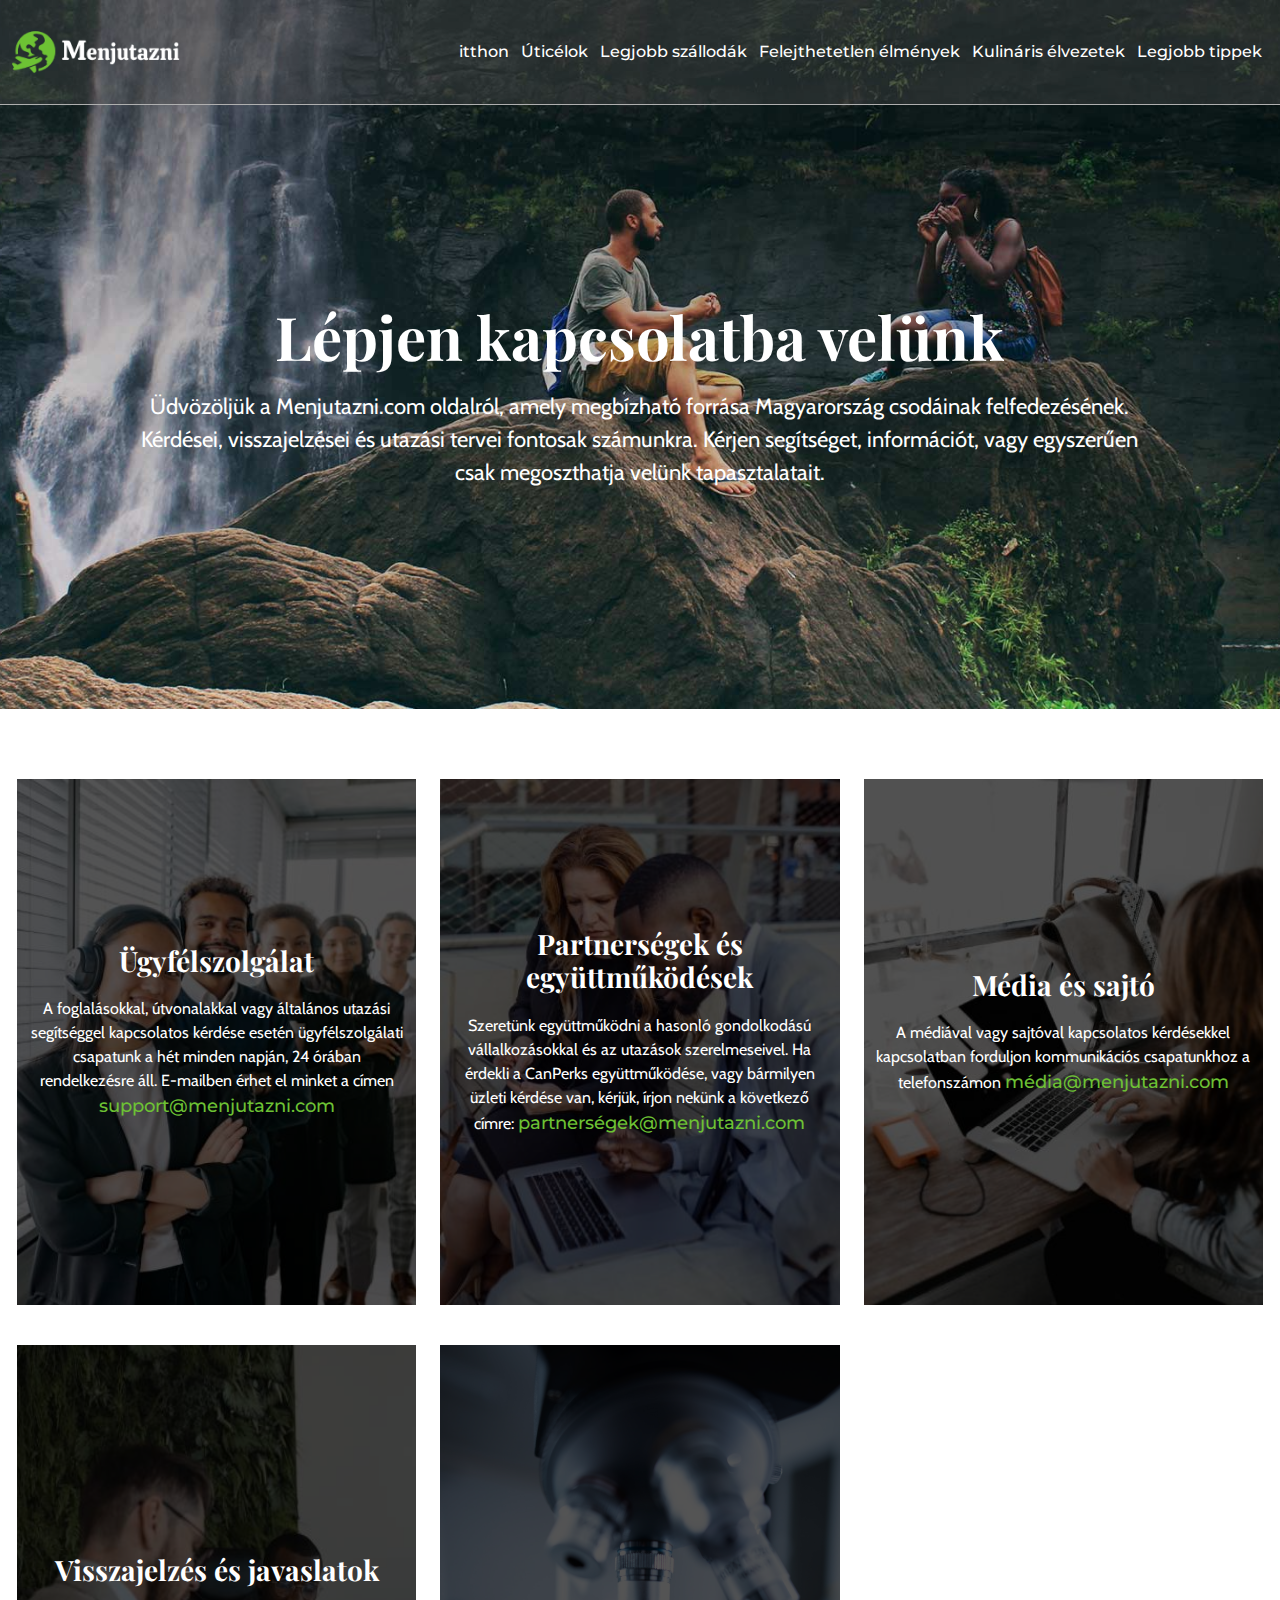
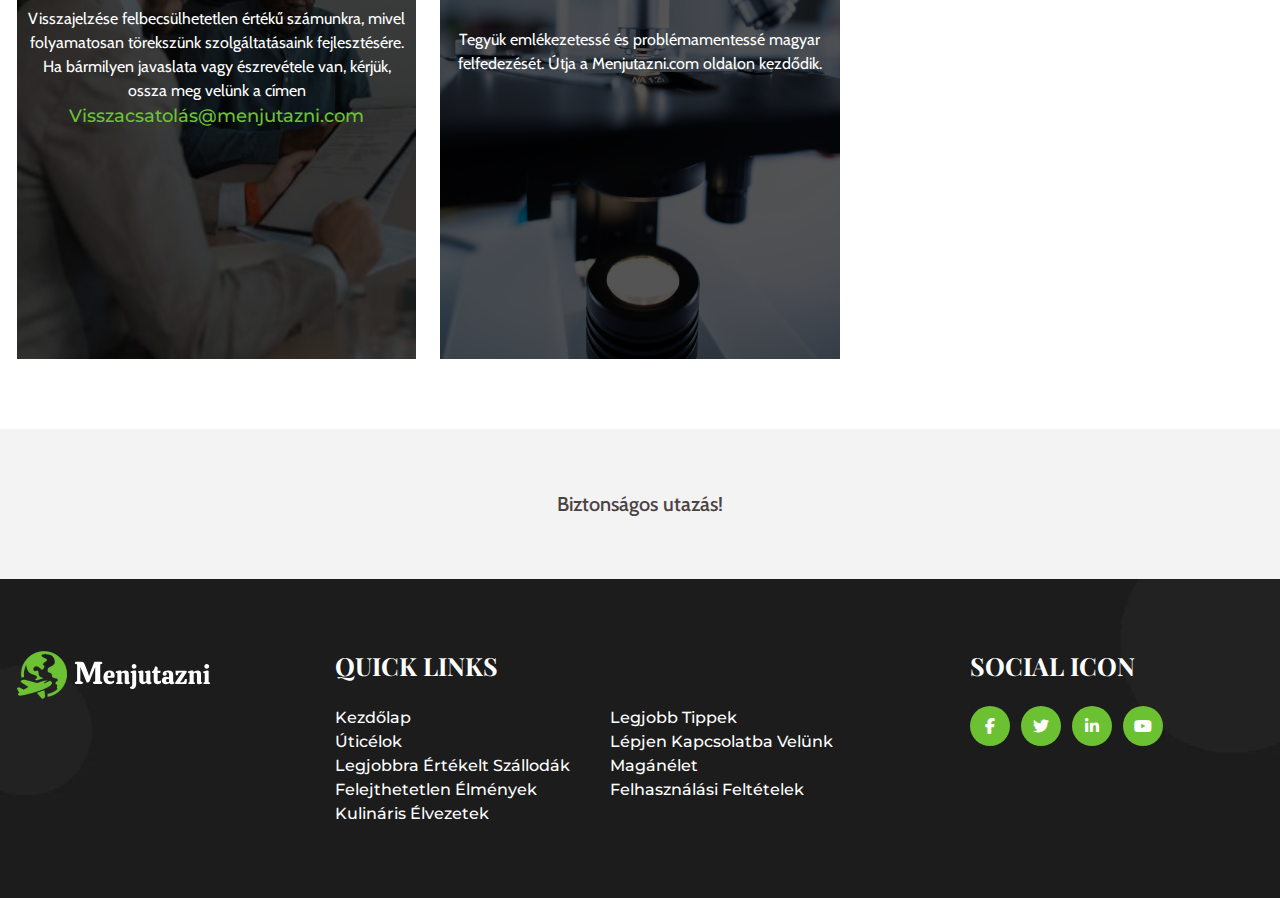
==== contact.html @ d5746198 "ddd" ====
<!DOCTYPE html>
<html lang="en">
<head>
    <meta charset="UTF-8">
    <meta name="viewport" content="width=device-width, initial-scale=1.0">
    <link href="https://cdn.jsdelivr.net/npm/bootstrap@5.0.2/dist/css/bootstrap.min.css" rel="stylesheet">
    <link rel="stylesheet" href="https://cdnjs.cloudflare.com/ajax/libs/font-awesome/6.4.2/css/all.min.css"/>
    <link rel="icon" type="images/x-icon" href="img/favicon.svg">
    <link rel="stylesheet" href="css/style.css">
    <title>Menjutazni</title>
</head>
<body>
    <header>
        <section class="navigation">
        <div class="container"> 
         <div class="row"> 
              <div class="col-sm-12 col-md-12">
               <div class="navigation_flex">
                <div class="logo">
                  <a href="index.html"> <img src="img/logo.png" class="img-fluid" alt="logo"></a>
                </div>
                <ul class="navigation_link">
                  <span class="mobile_cross"><i class="fas fa-times"></i></span>
                 <li class="nav_spacing"><a href="index.html" class="link">itthon</a></li>
                 <li><a href="destinations.html" class="link">Úticélok</a></li>
                 <li><a href="top-rated-hotels.html" class="link">Legjobb szállodák</a></li>
                 <li><a href="unforgettable-experiences.html" class="link">Felejthetetlen élmények</a></li>
                 <li><a href="culinary-delights.html" class="link">Kulináris élvezetek</a></li>
                 <li><a href="top-tips.html">Legjobb tippek</a></li>
                </ul>
                 <div class="nav_icon">
                    <div class="mobile_btn">
                        <span class="mobile-button"><i class="fas fa-bars"></i></span>
                    </div>
                </div>
               </div>
              </div>  
         </div>
        </div>
        </section>
    </header>
 

    <!--home-bnr-->
    <section class="home-bnr contact_bnr">
     <div class="container">
       <div class="row align-items-center justify-content-center">
          <div class="col-sm-12 col-md-12 col-lg-10">
            <div class="bnr_heading">
            <h1>Lépjen kapcsolatba velünk</h1>
            <p>Üdvözöljük a Menjutazni.com oldalról, amely megbízható forrása Magyarország csodáinak felfedezésének. Kérdései, visszajelzései és utazási tervei fontosak számunkra. Kérjen segítséget, információt, vagy egyszerűen csak megoszthatja velünk tapasztalatait.</p>
          </div> 
        </div>
       </div>
     </div>
    </section>

  

    <section class="contact_boxes">
        <div class="container">
          <div class="row">
            <div class="col-xs-12 col-sm-12 col-md-6 col-lg-4 outer">
                   <div class="box">
                      <div class="content">
                         <figure>
                            <img src="img/contact-box1.jpg" alt="icon" class="img-fluid">
                         </figure>
                         <aside>
                         <h3>Ügyfélszolgálat </h3>
                         <p>A foglalásokkal, útvonalakkal vagy általános utazási segítséggel kapcsolatos kérdése esetén ügyfélszolgálati csapatunk a hét minden napján, 24 órában rendelkezésre áll. E-mailben érhet el minket a címen <a href="mailto:support@menjutazni.com">support@menjutazni.com</a></p>
                       </aside>
                      </div>
                   </div>
                </div>
                 <div class="col-xs-12 col-sm-12 col-md-6 col-lg-4 outer">
                   <div class="box">
                      <div class="content">
                         <figure>
                            <img src="img/contact-box2.jpg" alt="icon" class="img-fluid">
                         </figure>
                         <aside>
                         <h3>Partnerségek és együttműködések</h3>
                         <p>Szeretünk együttműködni a hasonló gondolkodású vállalkozásokkal és az utazások szerelmeseivel. Ha érdekli a CanPerks együttműködése, vagy bármilyen üzleti kérdése van, kérjük, írjon nekünk a következő címre: <a href="mailto:partnerségek@menjutazni.com">partnerségek@menjutazni.com</a></p>
                       </aside>
                      </div>
                   </div>
                </div>
                 <div class="col-xs-12 col-sm-12 col-md-6 col-lg-4 outer">
                   <div class="box">
                      <div class="content">
                         <figure>
                            <img src="img/contact-box3.jpg" alt="icon" class="img-fluid">
                         </figure>
                         <aside>
                         <h3>Média és sajtó</h3>
                         <p>A médiával vagy sajtóval kapcsolatos kérdésekkel kapcsolatban forduljon kommunikációs csapatunkhoz a telefonszámon <a href="mailto:média@menjutazni.com">média@menjutazni.com</a></p>
                       </aside>
                      </div>
                   </div>
                </div>
                 <div class="col-xs-12 col-sm-12 col-md-6 col-lg-4 outer">
                   <div class="box">
                      <div class="content">
                         <figure>
                            <img src="img/contact-box4.jpg" alt="icon" class="img-fluid">
                         </figure>
                         <aside>
                         <h3>Visszajelzés és javaslatok </h3>
                         <p>Visszajelzése felbecsülhetetlen értékű számunkra, mivel folyamatosan törekszünk szolgáltatásaink fejlesztésére. Ha bármilyen javaslata vagy észrevétele van, kérjük, ossza meg velünk a címen <a href="mailto:Visszacsatolás@menjutazni.com">Visszacsatolás@menjutazni.com</a></p>
                       </aside>
                      </div>
                   </div>
                </div>
                 <div class="col-xs-12 col-sm-12 col-md-6 col-lg-4 outer">
                   <div class="box">
                      <div class="content">
                         <figure>
                            <img src="img/contact-box5.jpg" alt="icon" class="img-fluid">
                         </figure>
                         <aside>
                         <p>Tegyük emlékezetessé és problémamentessé magyar felfedezését. Útja a Menjutazni.com oldalon kezdődik.</p>
                       </aside>
                      </div>
                   </div>
                </div>
                 
          </div>
        </div>
      </section>


      <section class="unforgettable_bottom">
        <div class="container">
          <div class="row">
            <div class="col-sm-12 col-md-12">
              <div class="unforgettable_bottom_heading">
              <p>Biztonságos utazás!</p>
              </div>
            </div>
          </div>
        </div>
      </section>

     


      <!--footer-->
      <footer>
         <section class="footer">
            <div class="container">
              <div class="row">
                <div class="col-sm-12 col-md-6 col-lg-3">
                 <div class="footer_box">
                   <a href="index.html"><img src="img/logo.png" class="img-fluid" alt="logo"></a>
                </div>
                </div>
                <div class="col-sm-12 col-md-4 col-lg-6">
                 <div class="footer_box">
                    <h3>Quick Links</h3>
                    <ul class="ul_flex">
                     <aside>
                          <li><a href="index.html">Kezdőlap</a></li>
                          <li><a href="destinations.html">Úticélok</a></li>
                          <li><a href="top-rated-hotels.html">Legjobbra értékelt szállodák</a></li>
                          <li><a href="unforgettable-experiences.html">Felejthetetlen élmények</a></li>
                          <li><a href="culinary-delights.html">Kulináris élvezetek </a></li>
                         </aside>
                         <aside>
                          <li><a href="top-tips.html">Legjobb tippek</a></li>
                          <li><a href="contact.html">Lépjen kapcsolatba velünk</a></li>
                          <li><a href="private-life.html">Magánélet</a></li>
                          <li><a href="term-condition.html">Felhasználási feltételek</a></li>
                         </aside>
                    </ul>
                 </div>
              </div>
              <div class="col-sm-12 col-md-4 col-lg-3">
               <div class="footer_box footer_boxes">
                  <h3>social icon</h3>
                  <div class="footer_icon">
                     <ul>
                        <li><a href="#"><i class="fab fa-facebook-f"></i></a></li>
                        <li><a href="#"><i class="fab fa-twitter"></i></a></li>
                        <li><a href="#"><i class="fab fa-linkedin-in"></i></a></li>
                        <li><a href="#"><i class="fab fa-youtube"></i></a></li>
                     </ul>
                  </div>
               </div>
            </div>
              </div>
            </div>
         </section>
       </footer>
     
    
  <script src="https://ajax.googleapis.com/ajax/libs/jquery/3.6.4/jquery.min.js"></script>
  <script src="https://cdn.jsdelivr.net/npm/bootstrap@5.0.2/dist/js/bootstrap.bundle.min.js"></script>
  <script src="js/main.js"></script>
</body>
</html>
---- css/style.css ----
@import url("https://fonts.googleapis.com/css2?family=Inter:wght@200;300;400;500;600;700;800;900&family=Josefin+Sans:wght@100;200;300;400;500;600;700&family=Montserrat:wght@100;200;300;400;500;600;700;800;900&family=Open+Sans:wght@300;400;500;600;800&family=Poppins:wght@100;200;300;400;500;600;700;800;900&family=Prompt:wght@200;300;400;500;700;800;900&family=Space+Grotesk:wght@300;400;500;600;700&family=Teko:wght@300;400;500;600;700&display=swap");
@import url("https://fonts.googleapis.com/css2?family=Inter:wght@200;300;400;500;600;700;800;900&family=Josefin+Sans:wght@100;200;300;400;500;600;700&family=Montserrat:wght@100;200;300;400;500;600;700;800;900&family=Open+Sans:wght@300;400;500;600;800&family=Playfair+Display:wght@400;500;600;700;800;900&family=Poppins:wght@100;200;300;400;500;600;700;800;900&family=Prompt:wght@200;300;400;500;700;800;900&family=Space+Grotesk:wght@300;400;500;600;700&family=Teko:wght@300;400;500;600;700&display=swap");
@import url("https://fonts.googleapis.com/css2?family=Cabin:wght@400;500;600;700&display=swap");
* {
  box-sizing: border-box;
  margin: 0;
  padding: 0;
}

h1 {
  margin-bottom: 0;
  font-family: "Playfair Display", serif;
  color: rgb(255, 255, 255);
  letter-spacing: 0px;
  font-weight: 700;
  font-size: 60px;
}

h2 {
  margin-bottom: 0;
  font-family: "Playfair Display", serif;
  font-size: 45px;
  font-weight: 700;
}

h3 {
  margin-bottom: 0;
  font-family: "Playfair Display", serif;
}

h4 {
  margin-bottom: 0;
  font-family: "Playfair Display", serif;
}

h5 {
  margin-bottom: 0;
  font-family: "Playfair Display", serif;
}

h6 {
  margin-bottom: 0;
  font-family: "Playfair Display", serif;
}

p {
  margin-bottom: 0;
  font-family: "Cabin", sans-serif;
  font-size: 16px;
}

ul {
  margin: 0;
  padding: 0;
}

li {
  list-style: none;
}

a {
  text-decoration: none;
  font-family: "Montserrat", sans-serif;
}

.container {
  width: 100%;
  max-width: 1500px;
}

.links_actives {
  color: #8fff45 !important;
}

/*--navigation--*/
.mobile-open {
  transform: translateX(0px) !important;
  visibility: visible !important;
  opacity: 1 !important;
}

.navigation {
  background: rgba(74, 74, 74, 0.4);
  position: absolute;
  top: 0;
  left: 0;
  width: 100%;
  z-index: 99;
  padding: 31px 0px;
  border-bottom: 1px solid #afafaf;
}
.navigation .navigation_flex {
  display: flex;
  justify-content: space-between;
  align-items: center;
}
.navigation .navigation_flex .navigation_link {
  display: flex;
  align-items: center;
  flex-wrap: wrap;
  width: 100%;
  justify-content: end;
}
.navigation .navigation_flex .navigation_link .mobile_cross {
  visibility: hidden;
  opacity: 0;
  position: absolute;
  right: 0;
  padding-bottom: 20px;
}
.navigation .navigation_flex .navigation_link .mobile_cross i {
  font-size: 25px;
  margin: 10px;
  color: #fff;
}
.navigation .navigation_flex .navigation_link li {
  padding: 0px 6px;
}
.navigation .navigation_flex .navigation_link li a {
  color: #fff;
  font-size: 16px;
  font-style: normal;
  font-weight: 500;
  line-height: normal;
  position: relative;
}
.navigation .navigation_flex .navigation_link li a::before {
  content: "";
  position: absolute;
  bottom: -6px;
  left: 0;
  right: 0;
  margin: auto;
  width: 0%;
  height: 2px;
  background: #fff;
  transition: all 0.3s ease;
}
.navigation .navigation_flex .navigation_link li a:hover::before {
  width: 100%;
}
.navigation .navigation_flex .nav_icon .mobile_btn {
  display: none;
}
.navigation .navigation_flex .nav_icon .mobile_btn span i {
  font-size: 27px;
  color: #fff;
}

/*--home-bnr--*/
.home-bnr {
  background: url(../img/home-bnr.jpg) no-repeat center center/cover;
  width: 100%;
  padding: 355px 5px 264px;
}
.home-bnr .bnr_heading h1 {
  text-align: center;
  padding-bottom: 18px;
}
.home-bnr .bnr_heading p {
  font-family: "Cabin";
  color: rgb(255, 255, 255);
  text-align: center;
  letter-spacing: 0px;
  font-weight: 400;
  font-size: 22px;
}

/*--home-destinations--*/
.heading {
  text-align: center;
  width: 100%;
  max-width: 900px;
  margin: auto;
}
.heading h2 {
  color: #303030;
}
.heading p {
  color: #818181;
  font-size: 19px;
  line-height: 30px;
  margin-top: 25px;
}

.home-destinations {
  background: url(../img/section-bg.jpg) no-repeat center center/cover;
  padding: 50px 5px;
  width: 100%;
}
.home-destinations .grid_row {
  display: grid;
  grid-template-columns: repeat(4, 1fr);
  gap: 20px;
  padding-top: 50px;
}
.home-destinations .grid_row .grid_column {
  position: relative;
  transition: all 0.3s ease;
  overflow: hidden;
}
.home-destinations .grid_row .grid_column:nth-child(1) {
  grid-column: span 3;
}
.home-destinations .grid_row .grid_column:nth-child(2) {
  grid-row: span 2;
}
.home-destinations .grid_row .grid_column:nth-child(2) img {
  height: 100%;
  object-fit: cover;
}
.home-destinations .grid_row .grid_column:nth-child(3) img {
  width: 100%;
  height: 100%;
  object-fit: cover;
}
.home-destinations .grid_row .grid_column:nth-child(4) {
  grid-column: span 2;
}
.home-destinations .grid_row .grid_column:nth-child(5) {
  grid-column: span 4;
}
.home-destinations .grid_row .grid_column .content {
  position: absolute;
  top: 50%;
  left: 50%;
  transform: translate(-50%, -50%);
  width: 100%;
  padding: 31px;
  z-index: 2;
}
.home-destinations .grid_row .grid_column .content h3 a {
  color: #fff;
  font-size: 30px;
  padding-bottom: 15px;
  display: block;
  position: relative;
  z-index: 2;
}
.home-destinations .grid_row .grid_column .content p {
  color: #fff;
  position: relative;
  z-index: 2;
}
.home-destinations .grid_row .grid_column::before {
  content: "";
  position: absolute;
  top: 0;
  left: 0;
  width: 100%;
  height: 100%;
  background: rgba(0, 0, 0, 0.6784313725);
  z-index: 1;
}
.home-destinations .grid_row .grid_column:hover img {
  transform: scale(1.1);
}
.home-destinations .grid_row .grid_column img {
  transition: all 0.3s ease;
  height: 100%;
  object-fit: cover;
}

/*--home-top-rated--*/
.home-top-rated {
  background: #f1f1f1;
  padding: 50px 5px;
  width: 100%;
  position: relative;
}

/*--footer--*/
.footer {
  background: url(../img/footer2-bg.jpg) no-repeat center center/cover;
  width: 100%;
  padding: 60px 5px;
}
.footer .footer_box {
  margin: 12px 0px;
}
.footer .footer_box h3 {
  font-size: 25px;
  color: #fff;
  padding-bottom: 25px;
  position: relative;
  font-weight: 700;
  text-transform: uppercase;
}
.footer .footer_box li a {
  transition: all 0.3s ease;
  text-transform: capitalize;
  color: #fff;
  font-size: 16px;
  font-weight: 500;
}
.footer .footer_box li a:hover {
  padding-left: 10px;
}
.footer .footer_box .footer_icon ul {
  display: flex;
}
.footer .footer_box .footer_icon ul a {
  transition: all 0.3s ease;
  text-transform: capitalize;
  width: 40px;
  height: 40px;
  background: #6cc133;
  border-radius: 50%;
  display: flex;
  align-items: center;
  justify-content: center;
  padding: 0;
  padding-left: 0px;
  margin: 0px 11px;
  margin-left: 11px;
}
.footer .footer_box .footer_icon ul a:first-child {
  padding-left: 0;
  margin-left: 0px;
}
.footer .footer_box .footer_icon ul a:hover {
  background: red;
}
.footer .footer_box .ul_flex {
  display: flex;
}
.footer .footer_box .ul_flex aside:nth-child(2) {
  margin-left: 40px;
}

/*--global--*/
.global_search {
  padding: 50px 0px;
}
.global_search .space_bar {
  padding-bottom: 50px;
}
.global_search .global_search_left {
  overflow: hidden;
  height: 100%;
}
.global_search .global_search_left img {
  width: 100%;
  object-fit: cover;
  transition: all 0.3s ease;
  height: 100%;
}
.global_search .global_search_left img:hover {
  transform: scale(1.1);
}
.global_search .global_search_right {
  background: #efefef;
  height: 100%;
  display: flex;
  flex-direction: column;
  justify-content: center;
  padding: 40px;
  position: relative;
}
.global_search .global_search_right h3 {
  font-size: 28px;
  color: #000;
  text-transform: uppercase;
  font-weight: 600;
}
.global_search .global_search_right p {
  padding-top: 20px;
  color: #000;
}

/*--destinations page--*/
.destinations {
  background: url(../img/destinations-bnr.jpg) no-repeat center center/cover;
  width: 100%;
  padding: 300px 5px 220px;
}

/*--adventurous_main--*/
.adventurous_main {
  background: url(../img/adventurous_main.jpg) no-repeat;
  width: 100%;
  position: relative;
  background-position: top center;
  background-size: cover;
  padding: 60px 15px;
}
.adventurous_main .adventurous_main_overlay {
  background-color: rgba(255, 255, 255, 0.87);
  position: absolute;
  width: 100%;
  height: 100%;
  z-index: 0;
  top: 0;
  left: 0;
}
.adventurous_main .adventurous_left {
  overflow: hidden;
  position: relative;
  z-index: 1;
  height: 100%;
  width: 100%;
}
.adventurous_main .adventurous_left a {
  height: 100%;
  width: 100%;
  display: block;
}
.adventurous_main .adventurous_left a img {
  border-radius: 6px;
  transition: all 0.3s ease;
  width: 100%;
  object-fit: cover;
  object-position: center;
  height: 100%;
}
.adventurous_main .adventurous_left a img:hover {
  transform: scale(1.1);
  border-radius: 6px;
}
.adventurous_main .adventurous_right {
  position: relative;
  z-index: 1;
  height: 100%;
}
.adventurous_main .adventurous_right a {
  padding-bottom: 18px;
  display: block;
  color: #232a60;
  font-weight: 600;
  font-size: 24px;
}
.adventurous_main .adventurous_right p {
  font-size: 18px;
  font-weight: 500;
}
.adventurous_main .adventurous_right .bnr_btn {
  margin: 22px 0px 0;
}
.adventurous_main .adventurous_right .bnr_btn a {
  display: inline-block;
  font-size: 17px;
  font-weight: 700;
  color: #fff;
  background: #232a60;
  text-align: center;
  padding: 15px 42px;
  position: relative;
  z-index: 1;
  overflow: hidden;
  border-radius: 10px;
  text-transform: capitalize;
}
.adventurous_main .adventurous_flex {
  display: flex;
  flex-direction: column;
  justify-content: center;
}
.adventurous_main .adventurous_space {
  padding-left: 44px;
  padding-top: 25px;
  padding-bottom: 25px;
}
.adventurous_main .adventurous_space_left {
  padding-top: 25px;
  padding-bottom: 25px;
  padding-right: 30px;
}

/*--top_rated--*/
.top_rated-bnr {
  background: url(../img/top_rated.jpg) no-repeat center center/cover;
  width: 100%;
  padding: 300px 5px 220px;
}

.top_rated .global_search_right .bnr_btn a {
  display: inline-block;
  font-size: 17px;
  font-weight: 700;
  color: #fff;
  background: #232a60;
  text-align: center;
  padding: 15px 75px;
  position: relative;
  z-index: 1;
  overflow: hidden;
  border-radius: 10px;
  text-transform: capitalize;
  transition: all 0.3s ease;
  margin-top: 30px;
  z-index: 1;
  display: inline-block;
}
.top_rated .global_search_right .bnr_btn a:hover {
  color: #fff;
}
.top_rated .global_search_right .bnr_btn a:hover::before {
  width: 100%;
}
.top_rated .global_search_right .bnr_btn a::before {
  content: "";
  position: absolute;
  top: 0;
  left: 0;
  right: 0;
  bottom: 0;
  margin: auto;
  width: 0%;
  height: 100%;
  background-color: #000;
  transition: all 0.3s ease;
  z-index: -1;
}

/*--Unforgettable banner--*/
.unforgettable_bnr {
  background: url(../img/unforgettable_bnr.jpg) no-repeat center center/cover;
  width: 100%;
  padding: 300px 5px 220px;
}

.unforgettable_card {
  padding: 50px 5px;
}
.unforgettable_card .outer {
  margin: 20px 0px;
}
.unforgettable_card .outer .luxurious_main_card {
  margin: 15px 0 10px;
  box-shadow: 1px 2px 9px 2px #e9e9e9;
  border-radius: 4px;
  position: relative;
  z-index: 3;
  height: 100%;
  transition: all 0.3s ease;
  display: flex;
  flex-direction: column;
}
.unforgettable_card .outer .luxurious_main_card .luxurious_img {
  position: relative;
  transition: all 0.3s ease;
}
.unforgettable_card .outer .luxurious_main_card .luxurious_img:hover::after {
  transform: scale(1);
}
.unforgettable_card .outer .luxurious_main_card .luxurious_img img {
  height: 317px;
  width: 100%;
  object-fit: cover;
  position: relative;
}
.unforgettable_card .outer .luxurious_main_card .luxurious_img::after {
  content: "";
  position: absolute;
  top: 0;
  left: 0;
  right: 0;
  bottom: 0;
  background: rgba(250, 141, 37, 0.2784313725);
  transform: scale(0);
  transition: all 0.5s;
  width: 100%;
  height: 100%;
}
.unforgettable_card .outer .luxurious_main_card .luxurious_content {
  height: 100%;
  display: flex;
  flex-direction: column;
  justify-content: space-between;
  align-items: center;
  padding: 40px 15px 20px;
  text-align: center;
}
.unforgettable_card .outer .luxurious_main_card .luxurious_content a {
  padding-bottom: 20px;
  display: block;
  color: #232a60;
  font-weight: 500;
  font-size: 24px;
}
.unforgettable_card .outer .luxurious_main_card .luxurious_content .bnr_btn {
  margin: 5px 0px 0;
}
.unforgettable_card .outer .luxurious_main_card .luxurious_content .bnr_btn a {
  display: inline-block;
  font-size: 17px;
  font-weight: 700;
  color: #fff;
  background: #232a60;
  text-align: center;
  padding: 15px 42px;
  position: relative;
  z-index: 1;
  overflow: hidden;
  border-radius: 10px;
  text-transform: capitalize;
}
.unforgettable_card .outer .luxurious_main_card .luxurious_content .bnr_btn a:hover {
  color: #fff;
}
.unforgettable_card .outer .luxurious_main_card .luxurious_content .bnr_btn a:hover::before {
  width: 100%;
}
.unforgettable_card .outer .luxurious_main_card .luxurious_content .bnr_btn a::before {
  content: "";
  position: absolute;
  top: 0;
  left: 0;
  right: 0;
  bottom: 0;
  margin: auto;
  width: 0%;
  height: 100%;
  background-color: #000;
  transition: all 0.3s ease;
  z-index: -1;
}

.unforgettable_bottom {
  background: #f3f3f3;
  padding: 60px 5px;
}
.unforgettable_bottom .unforgettable_bottom_heading {
  text-align: center;
}
.unforgettable_bottom .unforgettable_bottom_heading p {
  font-size: 20px;
  font-weight: 500;
  color: #4c4242;
}

/*---culinary_bnr---*/
.culinary_bnr {
  background: url(../img/culinary_bnr.jpg) no-repeat center center/cover;
  width: 100%;
  padding: 300px 5px 220px;
}

/*--culinary_card--*/
.culinary_card .grid_row .content .bnr_btn a {
  font-size: 16px;
  font-weight: 700;
  color: #fff;
  text-align: center;
  padding: 12px 34px;
  position: relative;
  overflow: hidden;
  border-radius: 10px;
  text-transform: capitalize;
  transition: all 0.3s ease;
  margin-top: 30px;
  z-index: 1;
  display: inline-block;
  box-shadow: rgba(0, 0, 0, 0.12) 0px 1px 3px, rgba(0, 0, 0, 0.24) 0px 1px 2px;
  background: linear-gradient(63deg, rgba(142, 45, 226, 0.74) 36%, rgba(74, 0, 224, 0.74) 78%);
  border-radius: 46px;
  transition: all 0.3s ease;
}
.culinary_card .grid_row .content .bnr_btn a:hover {
  background: linear-gradient(101deg, rgb(252, 70, 107) 28%, rgb(63, 94, 251) 87%);
}

/*--top_tips--*/
.top_tips_bnr {
  background: url(../img/top_tips_bnr.jpg) no-repeat center center/cover;
  width: 100%;
  padding: 300px 5px 220px;
}

.top_tips_main {
  background: url(../img/section-bg3jpg.jpg) no-repeat;
  width: 100%;
  position: relative;
  background-position: top center;
  background-size: cover;
  padding: 60px 15px;
}

/*---contact_bnr--*/
.contact_bnr {
  background: url(../img/contact_bnr.jpg) no-repeat center center/cover;
  width: 100%;
  padding: 300px 5px 220px;
}

.contact_boxes {
  padding: 50px 5px;
}
.contact_boxes .outer {
  margin: 20px 0px;
}
.contact_boxes .outer .box {
  position: relative;
  height: 100%;
  overflow: hidden;
}
.contact_boxes .outer .box::before {
  content: "";
  position: absolute;
  top: 0;
  left: 0;
  background: rgba(0, 0, 0, 0.6705882353);
  height: 100%;
  width: 100%;
  z-index: 0;
}
.contact_boxes .outer .box .content {
  height: 100%;
}
.contact_boxes .outer .box .content figure {
  height: 100%;
}
.contact_boxes .outer .box .content figure img {
  height: 100%;
  transition: all 0.3s ease;
  width: 100%;
}
.contact_boxes .outer .box .content aside {
  position: absolute;
  top: 0;
  left: 0;
  height: 100%;
  display: flex;
  justify-content: center;
  align-items: center;
  flex-direction: column;
  text-align: center;
  padding: 2px 10px;
  height: 100%;
}
.contact_boxes .outer .box .content aside h3 {
  color: #fff;
  font-weight: 700;
  font-size: 28px;
  position: relative;
  z-index: 2;
}
.contact_boxes .outer .box .content aside p {
  color: #fff;
  padding: 20px 0px;
  position: relative;
  z-index: 2;
}
.contact_boxes .outer .box .content aside p a {
  color: #6dc234;
  font-weight: 500;
  font-size: 18px;
}

/*--private bnr--*/
.private-bnr {
  background: url(../img/private-life-bnr.jpg) no-repeat;
  width: 100%;
  padding: 300px 5px 220px;
  background-size: cover;
}

.privacy_headline {
  background: url(../img/section-bg3jpg.jpg) no-repeat center center/cover;
  width: 100%;
  padding: 80px 10px 80px;
  position: relative;
}
.privacy_headline .privacy_row {
  justify-content: center;
  align-items: center;
}
.privacy_headline .privacy_row .privacy_heading h2 {
  font-weight: 500;
  font-size: 22px;
  text-align: center;
  position: relative;
}
.privacy_headline .privacy_row .privacy_bottom {
  padding: 50px 0px 0;
}
.privacy_headline .privacy_row .privacy_bottom h3 {
  color: #6dc234;
  font-weight: 600;
  position: relative;
  padding-left: 21px;
  padding-top: 10px;
  padding-bottom: 10px;
  font-size: 25px;
}
.privacy_headline .privacy_row .privacy_bottom h3::before {
  content: "";
  position: absolute;
  top: 50%;
  left: 0;
  background: #505451;
  width: 10px;
  height: 10px;
  border-radius: 50%;
  transform: translateY(-50%);
}
.privacy_headline .privacy_row .privacy_bottom p {
  color: #000;
  padding: 10px 0px;
  font-size: 18px;
}

@media (max-width: 1200px) {
  .home-destinations .grid_row .grid_column:nth-child(3) img {
    min-height: 600px;
  }
}
@media (max-width: 991px) {
  .navigation .navigation_flex .navigation_link {
    position: fixed;
    top: 0;
    left: 0;
    flex-direction: column;
    height: 100vh;
    background: #506362;
    width: 50%;
    justify-content: start;
    align-items: start !important;
    transform: translateX(-505px);
    visibility: hidden;
    opacity: 0;
    transition: all 0.3s ease;
  }
  .navigation .navigation_flex .navigation_link .mobile_cross {
    visibility: visible;
    opacity: 1;
  }
  .navigation .navigation_flex .navigation_link .nav_spacing {
    margin-top: 50px;
  }
  .navigation .navigation_flex .navigation_link li {
    padding: 8px 13px;
  }
  .navigation .navigation_flex .nav_icon .mobile_btn {
    display: block;
    padding-left: 30px;
  }
  .home-bnr .bnr_heading h1 {
    font-size: 50px;
  }
  .home-destinations .grid_row .grid_column:nth-child(1) {
    grid-column: span 4;
  }
  .home-destinations .grid_row .grid_column:nth-child(2) {
    grid-column: span 2;
  }
  .home-destinations .grid_row .grid_column:nth-child(3) {
    grid-column: span 2;
  }
  .home-destinations .grid_row .grid_column:nth-child(4) {
    grid-column: span 2;
  }
  .home-destinations .grid_row .grid_column:nth-child(4) img {
    min-height: 300px;
  }
  .home-destinations .grid_row .grid_column .content {
    padding: 12px;
  }
  .home-destinations .grid_row .grid_column .content h3 a {
    padding-bottom: 10px;
  }
  .global_search .global_search_right h3 {
    font-size: 22px;
  }
}
@media (max-width: 767px) {
  h2 {
    font-size: 35px;
  }
  .home-bnr {
    padding: 250px 5px 185px;
  }
  .home-bnr .bnr_heading h1 {
    font-size: 38px;
  }
  .home-bnr .bnr_heading p {
    font-size: 18px;
  }
  .home-destinations .grid_row .grid_column:nth-child(1) {
    grid-column: span 4;
  }
  .home-destinations .grid_row .grid_column:nth-child(2) {
    grid-column: span 4;
  }
  .home-destinations .grid_row .grid_column:nth-child(2) img {
    height: auto;
  }
  .home-destinations .grid_row .grid_column:nth-child(3) {
    grid-column: span 4;
  }
  .home-destinations .grid_row .grid_column:nth-child(3) img {
    min-height: auto;
  }
  .home-destinations .grid_row .grid_column:nth-child(4) {
    grid-column: span 4;
  }
  .home-destinations .grid_row .grid_column img {
    width: 100%;
    height: 400px !important;
  }
  .adventurous_main .adventurous_space {
    padding-left: 0;
  }
  .adventurous_main .adventurous_space {
    padding-right: 0;
  }
  .global_search .global_search_right {
    padding: 40px 22px;
  }
}
@media (max-width: 575px) {
  .footer .footer_box .ul_flex {
    flex-direction: column;
  }
  .footer .footer_box .ul_flex aside:nth-child(2) {
    margin-left: 0px;
  }
}

/*# sourceMappingURL=style.css.map */
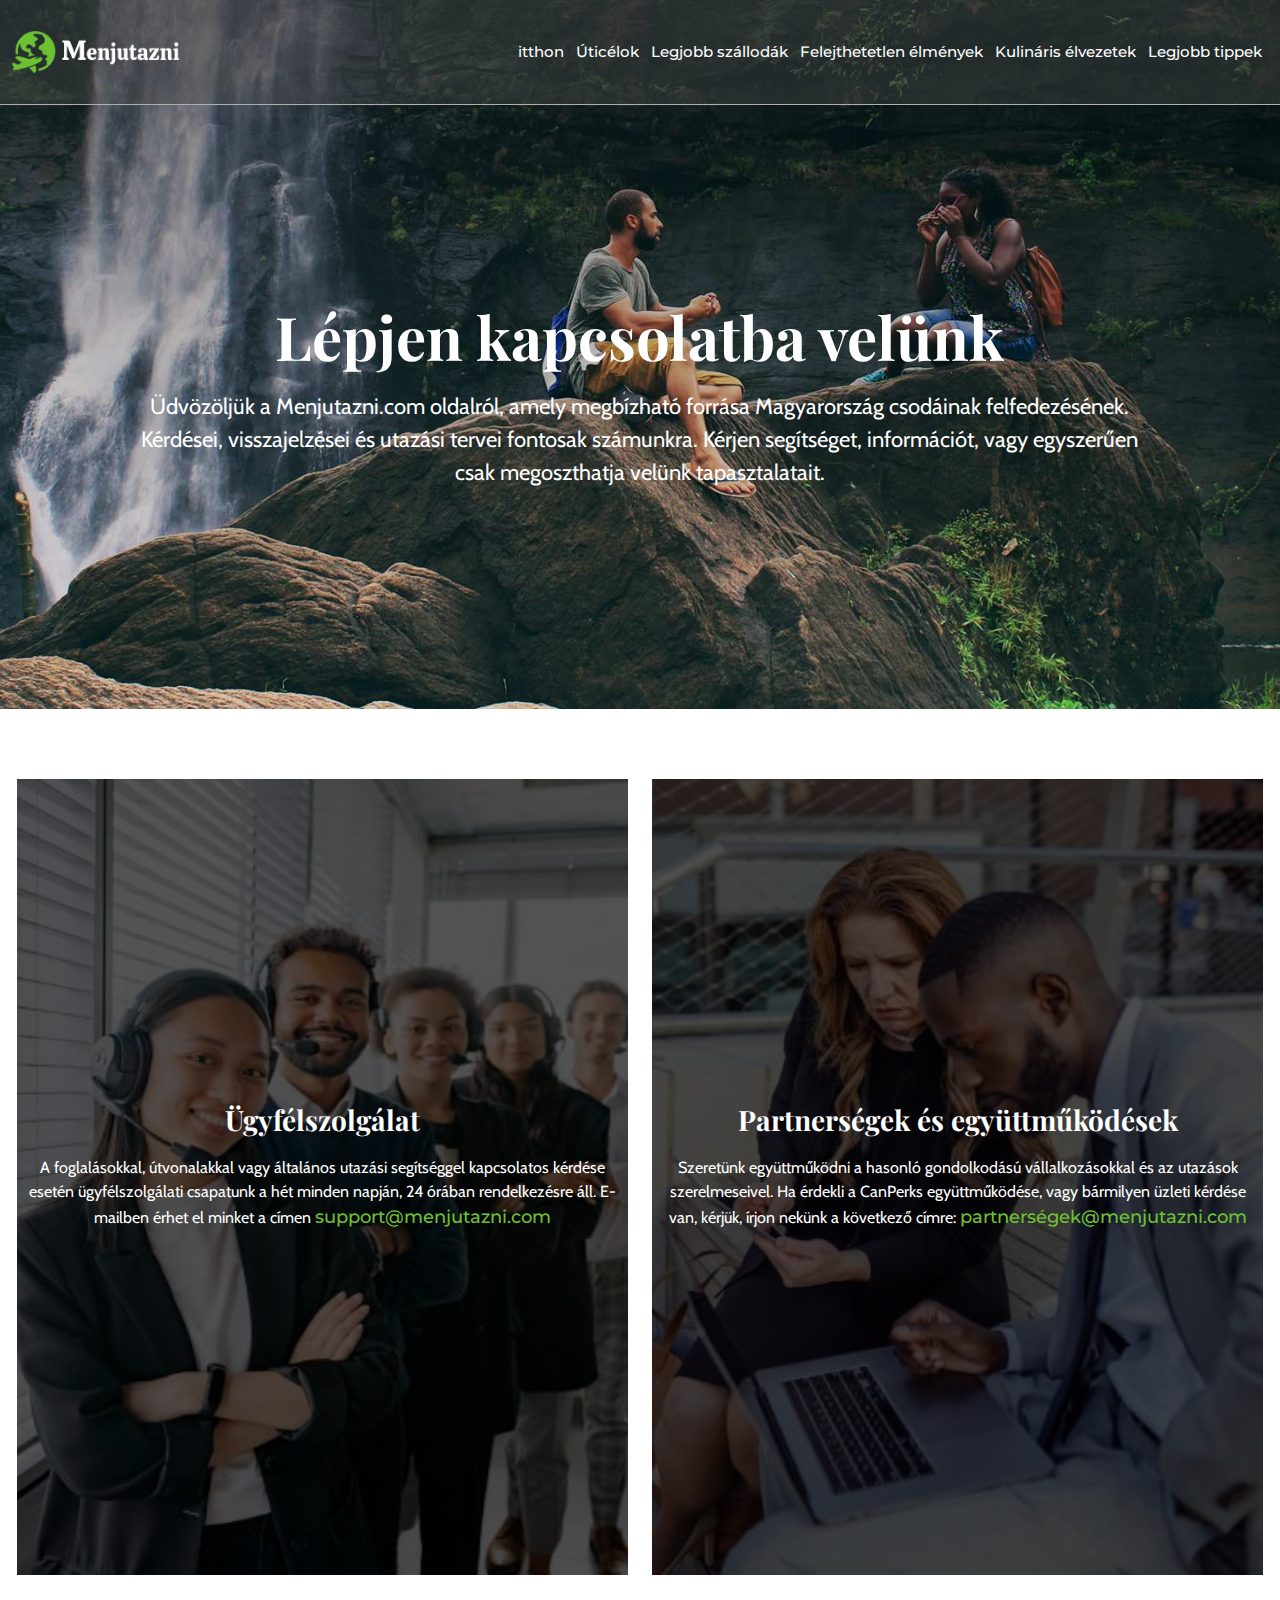
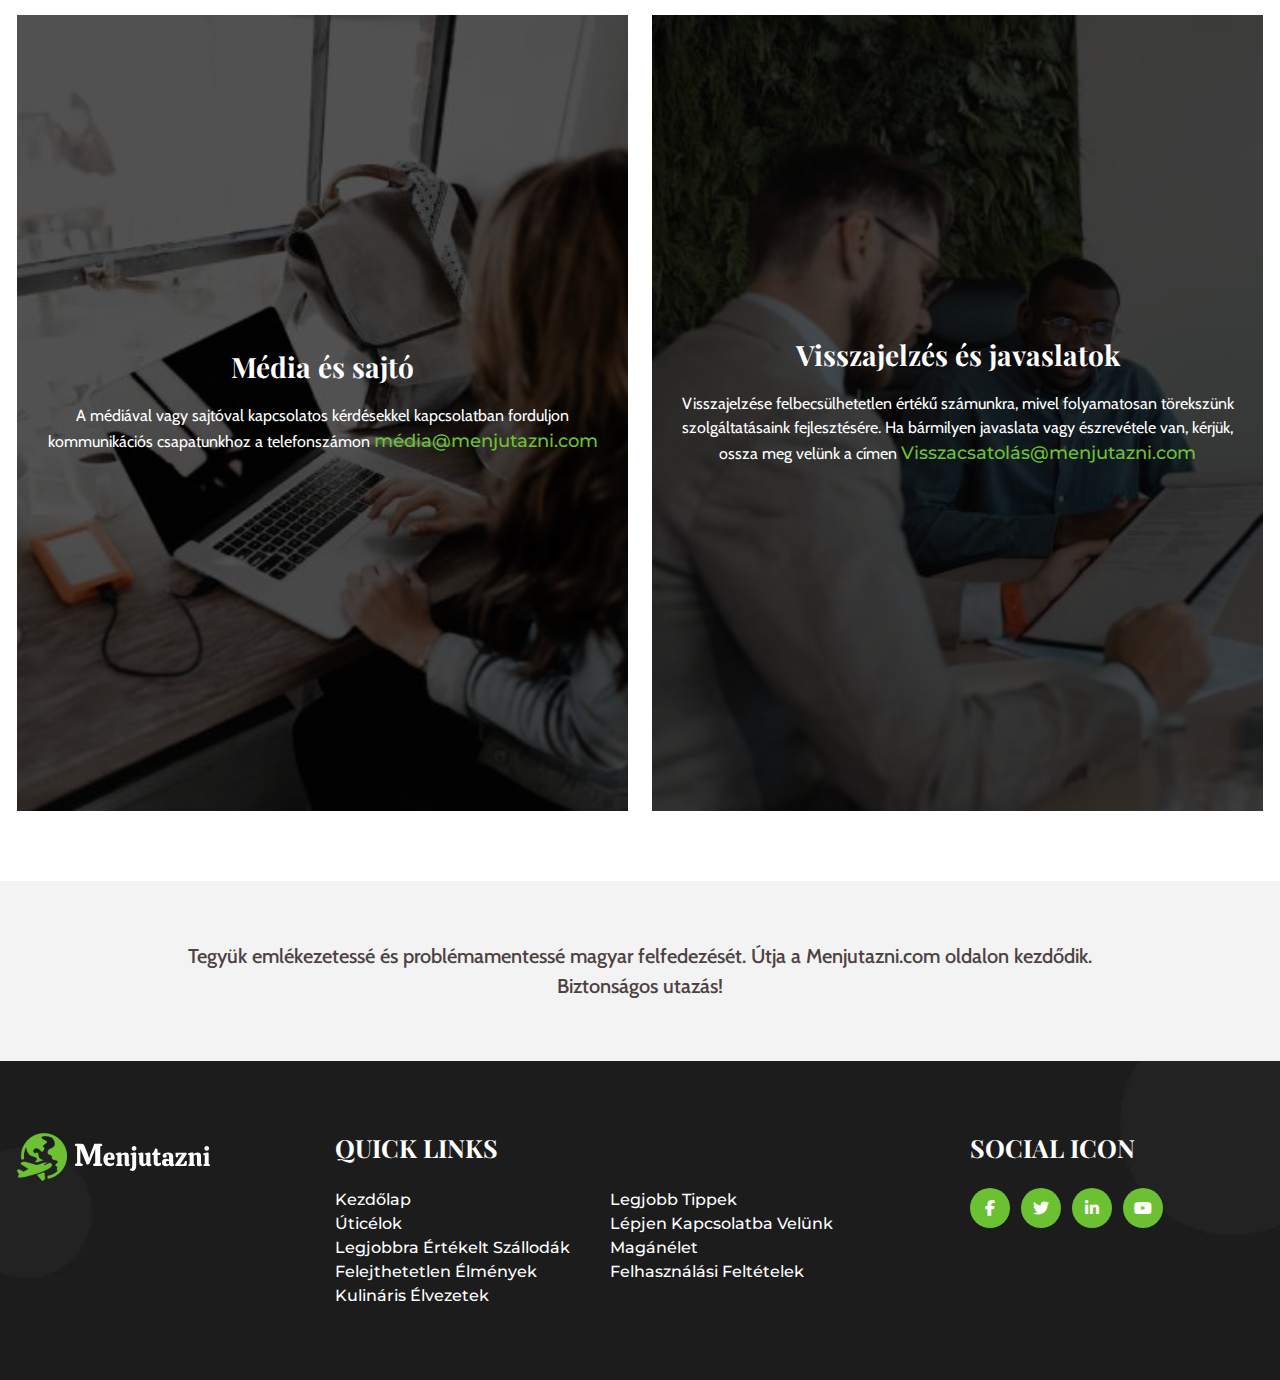
==== commit d58e535a: "dfff" ====
--- a/contact.html
+++ b/contact.html
@@ -60,7 +60,7 @@
     <section class="contact_boxes">
         <div class="container">
           <div class="row">
-            <div class="col-xs-12 col-sm-12 col-md-6 col-lg-4 outer">
+            <div class="col-xs-12 col-sm-12 col-md-6 col-lg-6 outer">
                    <div class="box">
                       <div class="content">
                          <figure>
@@ -73,7 +73,7 @@
                       </div>
                    </div>
                 </div>
-                 <div class="col-xs-12 col-sm-12 col-md-6 col-lg-4 outer">
+                 <div class="col-xs-12 col-sm-12 col-md-6 col-lg-6 outer">
                    <div class="box">
                       <div class="content">
                          <figure>
@@ -86,7 +86,7 @@
                       </div>
                    </div>
                 </div>
-                 <div class="col-xs-12 col-sm-12 col-md-6 col-lg-4 outer">
+                 <div class="col-xs-12 col-sm-12 col-md-6 col-lg-6 outer">
                    <div class="box">
                       <div class="content">
                          <figure>
@@ -99,7 +99,7 @@
                       </div>
                    </div>
                 </div>
-                 <div class="col-xs-12 col-sm-12 col-md-6 col-lg-4 outer">
+                 <div class="col-xs-12 col-sm-12 col-md-6 col-lg-6 outer">
                    <div class="box">
                       <div class="content">
                          <figure>
@@ -112,18 +112,7 @@
                       </div>
                    </div>
                 </div>
-                 <div class="col-xs-12 col-sm-12 col-md-6 col-lg-4 outer">
-                   <div class="box">
-                      <div class="content">
-                         <figure>
-                            <img src="img/contact-box5.jpg" alt="icon" class="img-fluid">
-                         </figure>
-                         <aside>
-                         <p>Tegyük emlékezetessé és problémamentessé magyar felfedezését. Útja a Menjutazni.com oldalon kezdődik.</p>
-                       </aside>
-                      </div>
-                   </div>
-                </div>
+                
                  
           </div>
         </div>
@@ -135,6 +124,7 @@
           <div class="row">
             <div class="col-sm-12 col-md-12">
               <div class="unforgettable_bottom_heading">
+               <p>Tegyük emlékezetessé és problémamentessé magyar felfedezését. Útja a Menjutazni.com oldalon kezdődik.</p>
               <p>Biztonságos utazás!</p>
               </div>
             </div>
--- a/css/style.css
+++ b/css/style.css
@@ -118,7 +118,7 @@
 }
 .navigation .navigation_flex .navigation_link li a {
   color: #fff;
-  font-size: 16px;
+  font-size: 15px;
   font-style: normal;
   font-weight: 500;
   line-height: normal;
@@ -220,6 +220,9 @@
 .home-destinations .grid_row .grid_column:nth-child(5) {
   grid-column: span 4;
 }
+.home-destinations .grid_row .grid_column:nth-child(5) img {
+  width: 100%;
+}
 .home-destinations .grid_row .grid_column .content {
   position: absolute;
   top: 50%;
@@ -249,7 +252,7 @@
   left: 0;
   width: 100%;
   height: 100%;
-  background: rgba(0, 0, 0, 0.6784313725);
+  background: rgba(0, 0, 0, 0.4);
   z-index: 1;
 }
 .home-destinations .grid_row .grid_column:hover img {
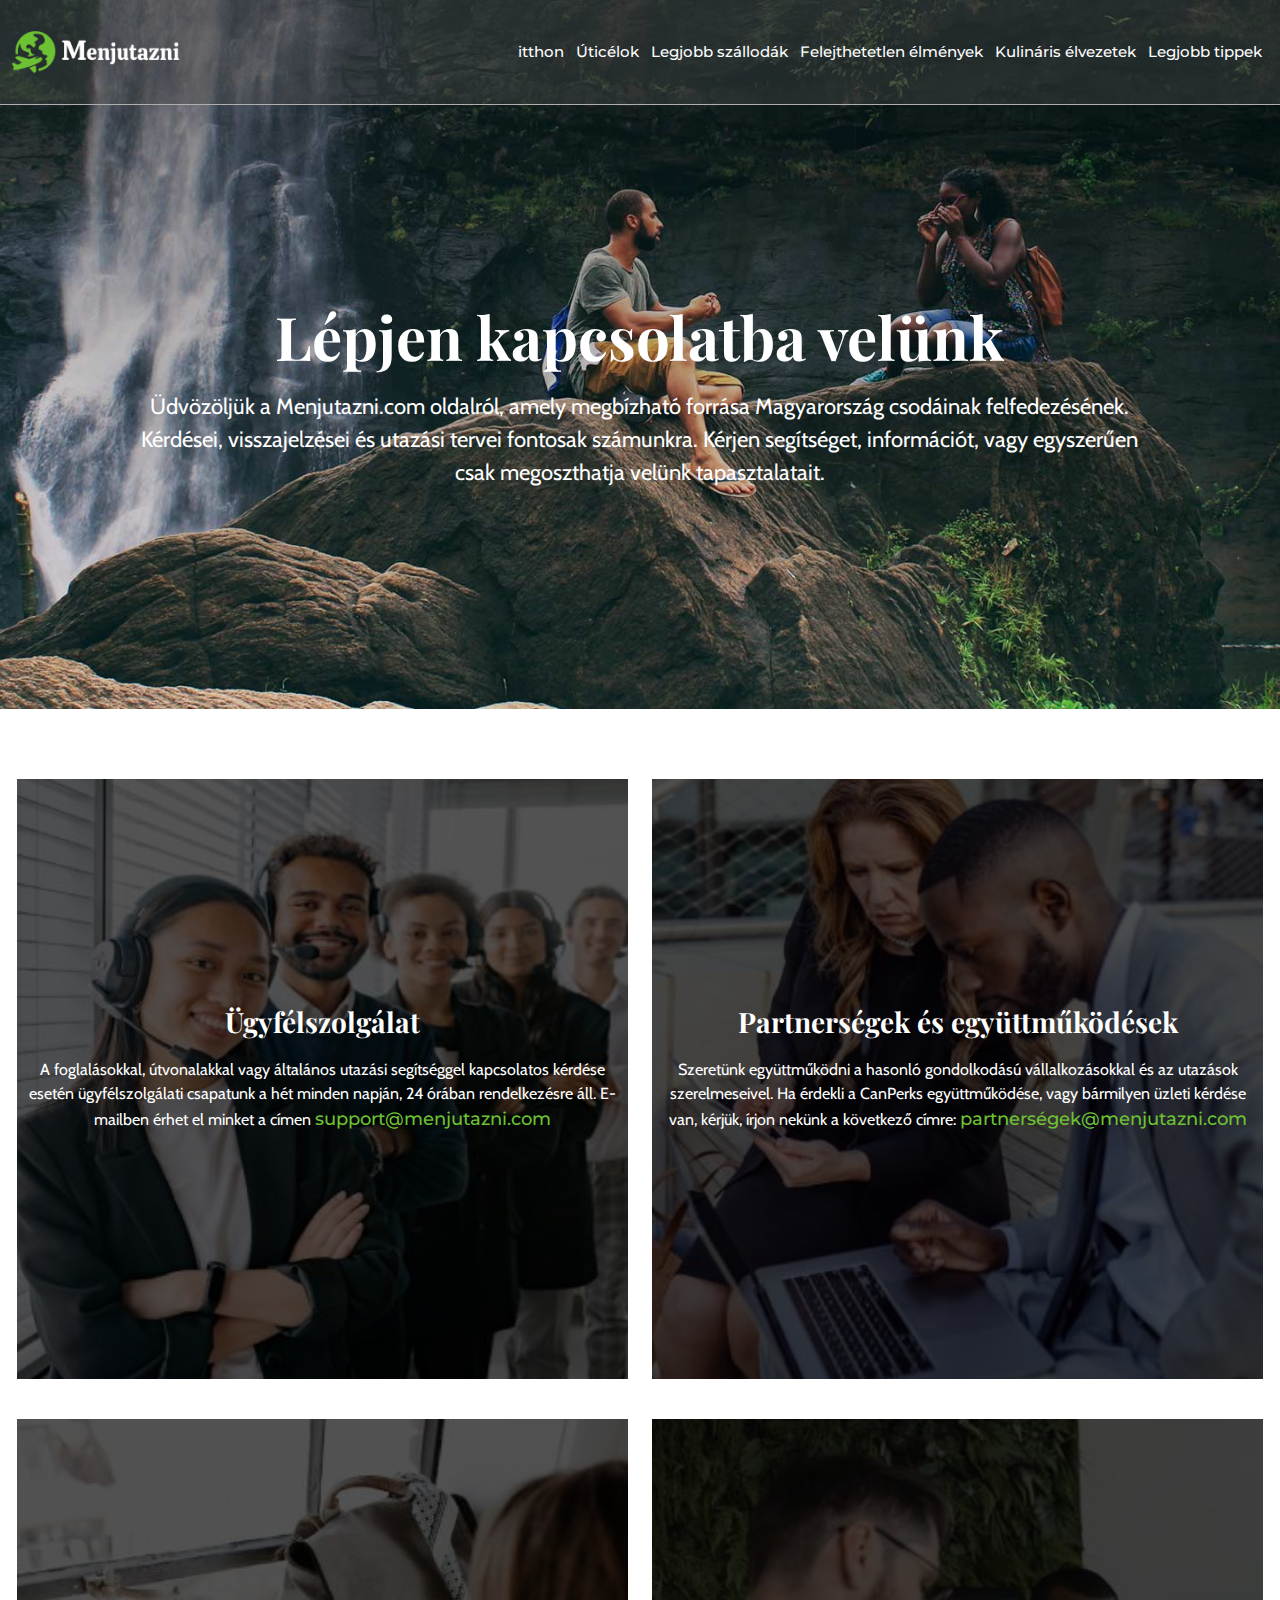
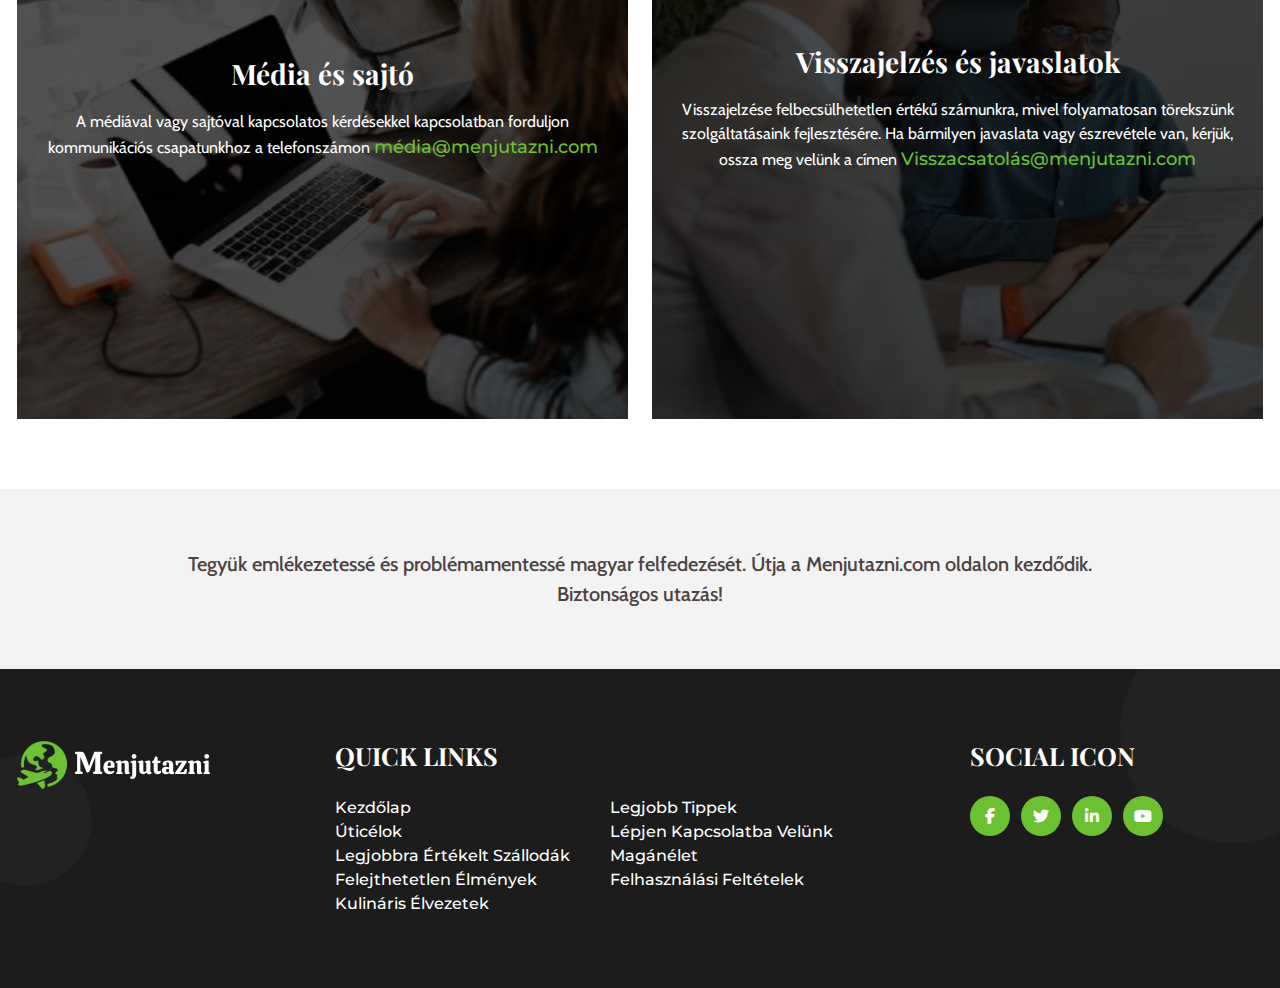
==== commit df42f3aa: "ffff" ====
--- a/contact.html
+++ b/contact.html
@@ -56,7 +56,6 @@
     </section>
 
   
-
     <section class="contact_boxes">
         <div class="container">
           <div class="row">
@@ -159,7 +158,7 @@
                          <aside>
                           <li><a href="top-tips.html">Legjobb tippek</a></li>
                           <li><a href="contact.html">Lépjen kapcsolatba velünk</a></li>
-                          <li><a href="private-life.html">Magánélet</a></li>
+                          <li><a href="privacy.html">Magánélet</a></li>
                           <li><a href="term-condition.html">Felhasználási feltételek</a></li>
                          </aside>
                     </ul>
--- a/css/style.css
+++ b/css/style.css
@@ -712,11 +712,15 @@
 }
 .contact_boxes .outer .box .content figure {
   height: 100%;
+  margin: 0;
 }
 .contact_boxes .outer .box .content figure img {
   height: 100%;
   transition: all 0.3s ease;
   width: 100%;
+  max-height: 600px;
+  object-fit: cover;
+  object-position: center;
 }
 .contact_boxes .outer .box .content aside {
   position: absolute;
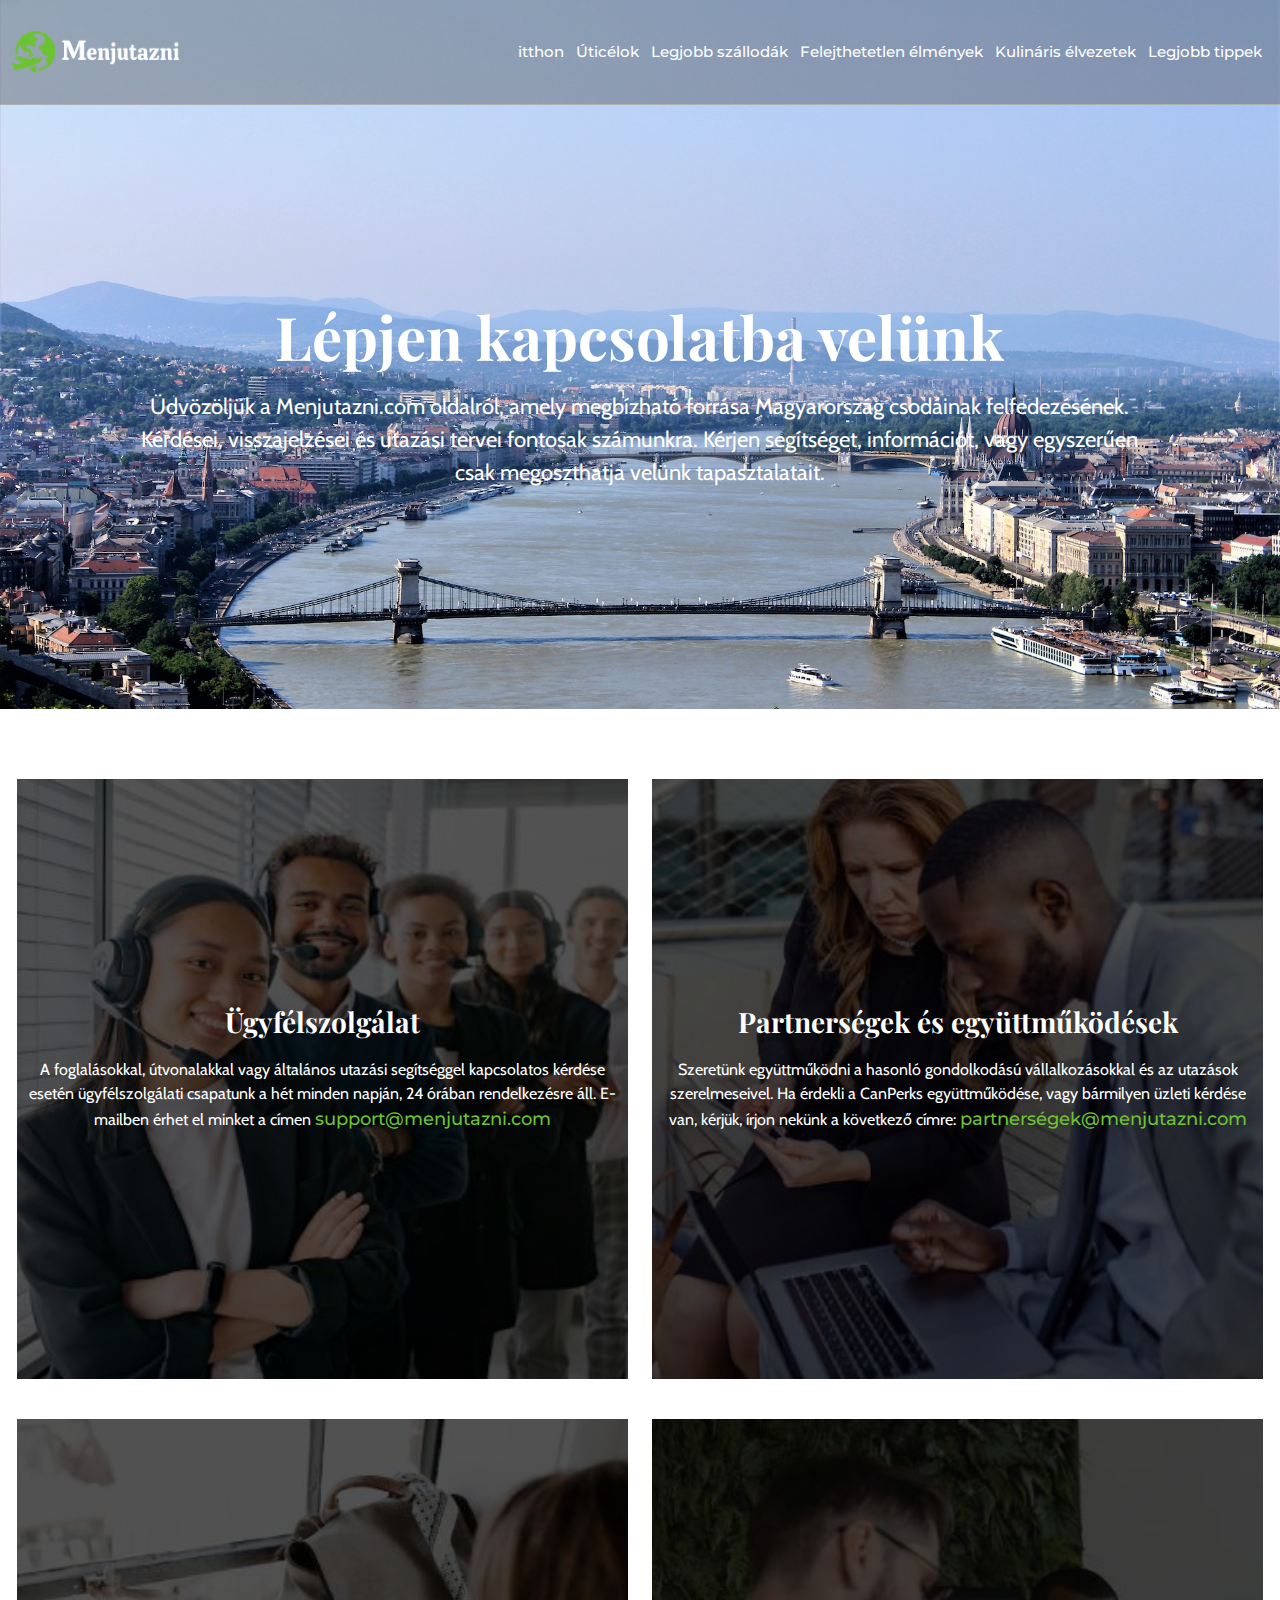
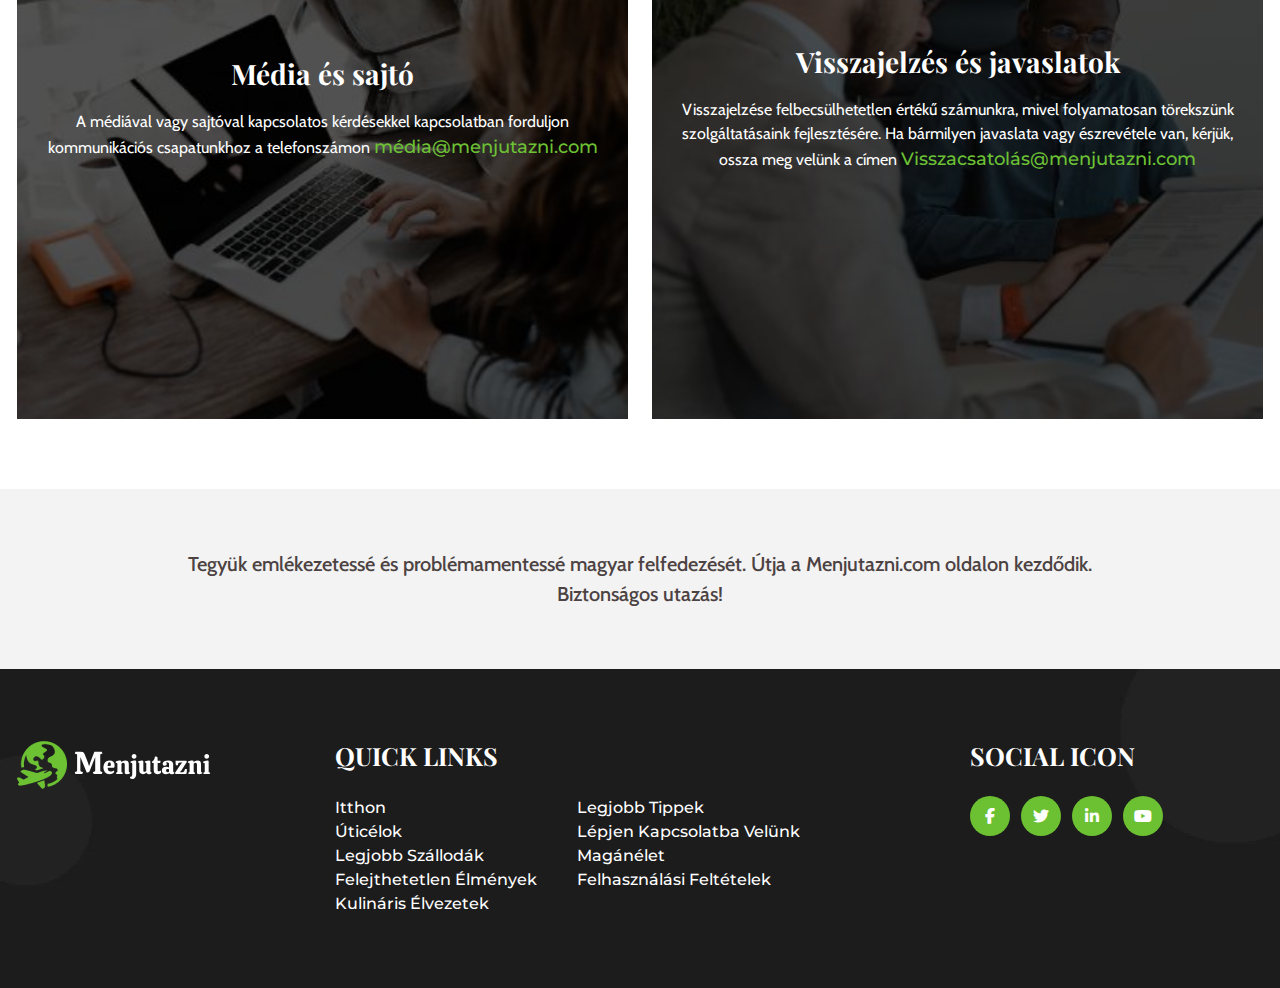
==== commit a734d5d6: "ddddddddd" ====
--- a/contact.html
+++ b/contact.html
@@ -139,20 +139,20 @@
          <section class="footer">
             <div class="container">
               <div class="row">
-                <div class="col-sm-12 col-md-6 col-lg-3">
+                <div class="col-sm-12 col-md-4 col-lg-3">
                  <div class="footer_box">
                    <a href="index.html"><img src="img/logo.png" class="img-fluid" alt="logo"></a>
                 </div>
                 </div>
-                <div class="col-sm-12 col-md-4 col-lg-6">
+                <div class="col-sm-12 col-md-6 col-lg-6">
                  <div class="footer_box">
                     <h3>Quick Links</h3>
                     <ul class="ul_flex">
                      <aside>
-                          <li><a href="index.html">Kezdőlap</a></li>
-                          <li><a href="destinations.html">Úticélok</a></li>
-                          <li><a href="top-rated-hotels.html">Legjobbra értékelt szállodák</a></li>
-                          <li><a href="unforgettable-experiences.html">Felejthetetlen élmények</a></li>
+                        <li><a href="index.html">itthon</a></li>
+                        <li><a href="destinations.html">Úticélok</a></li>
+                        <li><a href="top-rated-hotels.html">Legjobb szállodák</a></li>
+                        <li><a href="unforgettable-experiences.html">Felejthetetlen élmények</a></li>
                           <li><a href="culinary-delights.html">Kulináris élvezetek </a></li>
                          </aside>
                          <aside>
--- a/css/style.css
+++ b/css/style.css
@@ -175,6 +175,11 @@
 }
 .heading h2 {
   color: #303030;
+  background: whitesmoke;
+  padding: 7px 16px;
+  border-radius: 9px;
+  box-shadow: rgba(0, 0, 0, 0.05) 0px 6px 24px 0px, rgba(0, 0, 0, 0.08) 0px 0px 0px 1px;
+  display: inline;
 }
 .heading p {
   color: #818181;
@@ -206,7 +211,7 @@
   grid-row: span 2;
 }
 .home-destinations .grid_row .grid_column:nth-child(2) img {
-  height: 100%;
+  height: auto;
   object-fit: cover;
 }
 .home-destinations .grid_row .grid_column:nth-child(3) img {
@@ -453,6 +458,23 @@
   border-radius: 10px;
   text-transform: capitalize;
 }
+.adventurous_main .adventurous_right .bnr_btn a:before {
+  content: "";
+  position: absolute;
+  top: 0;
+  left: 0;
+  right: 0;
+  bottom: 0;
+  margin: auto;
+  width: 0%;
+  height: 100%;
+  background-color: #000;
+  transition: all 0.3s ease;
+  z-index: -1;
+}
+.adventurous_main .adventurous_right .bnr_btn a:hover:before {
+  width: 100%;
+}
 .adventurous_main .adventurous_flex {
   display: flex;
   flex-direction: column;
@@ -476,6 +498,9 @@
   padding: 300px 5px 220px;
 }
 
+.top_rated {
+  padding: 50px 0 0px;
+}
 .top_rated .global_search_right .bnr_btn a {
   display: inline-block;
   font-size: 17px;
@@ -542,9 +567,6 @@
 .unforgettable_card .outer .luxurious_main_card .luxurious_img {
   position: relative;
   transition: all 0.3s ease;
-}
-.unforgettable_card .outer .luxurious_main_card .luxurious_img:hover::after {
-  transform: scale(1);
 }
 .unforgettable_card .outer .luxurious_main_card .luxurious_img img {
   height: 317px;
@@ -641,12 +663,15 @@
 
 /*--culinary_card--*/
 .culinary_card .grid_row .content .bnr_btn a {
-  font-size: 16px;
+  display: inline-block;
+  font-size: 17px;
   font-weight: 700;
   color: #fff;
-  text-align: center;
-  padding: 12px 34px;
-  position: relative;
+  background: #232a60;
+  text-align: center;
+  padding: 15px 33px;
+  position: relative;
+  z-index: 1;
   overflow: hidden;
   border-radius: 10px;
   text-transform: capitalize;
@@ -654,13 +679,23 @@
   margin-top: 30px;
   z-index: 1;
   display: inline-block;
-  box-shadow: rgba(0, 0, 0, 0.12) 0px 1px 3px, rgba(0, 0, 0, 0.24) 0px 1px 2px;
-  background: linear-gradient(63deg, rgba(142, 45, 226, 0.74) 36%, rgba(74, 0, 224, 0.74) 78%);
-  border-radius: 46px;
-  transition: all 0.3s ease;
-}
-.culinary_card .grid_row .content .bnr_btn a:hover {
-  background: linear-gradient(101deg, rgb(252, 70, 107) 28%, rgb(63, 94, 251) 87%);
+}
+.culinary_card .grid_row .content .bnr_btn a:hover:before {
+  width: 100%;
+}
+.culinary_card .grid_row .content .bnr_btn a::before {
+  content: "";
+  position: absolute;
+  top: 0;
+  left: 0;
+  right: 0;
+  bottom: 0;
+  margin: auto;
+  width: 0%;
+  height: 100%;
+  background-color: #000;
+  transition: all 0.3s ease;
+  z-index: -1;
 }
 
 /*--top_tips--*/
@@ -677,6 +712,69 @@
   background-position: top center;
   background-size: cover;
   padding: 60px 15px;
+}
+.top_tips_main .row.igralnice {
+  margin-bottom: 15px;
+  box-shadow: 0px 0px 3px #bcbcbc;
+  padding: 17px;
+  background: rgba(73, 73, 73, 0.0588235294);
+}
+.top_tips_main .row.igralnice .slovernia__pictures.overlay {
+  height: 200px;
+  margin: 20px 10px;
+}
+.top_tips_main .row.igralnice .slovernia__pictures.overlay img {
+  height: 100%;
+  object-fit: cover;
+  width: 100%;
+  max-width: 250px;
+  box-shadow: 0 3px 10px rgba(0, 0, 0, 0.8);
+}
+.top_tips_main .row.igralnice .destination-card {
+  display: flex;
+  flex-direction: column;
+  justify-content: center;
+  height: 100%;
+  padding-left: 25px;
+}
+.top_tips_main .row.igralnice .destination-card h3 {
+  font-weight: 500;
+  font-size: 24px;
+  padding-bottom: 20px;
+}
+.top_tips_main .row.igralnice .bnr_btn {
+  text-align: right;
+}
+.top_tips_main .row.igralnice .bnr_btn a {
+  display: inline-block;
+  font-size: 17px;
+  font-weight: 700;
+  color: #fff;
+  background: #232a60;
+  text-align: center;
+  padding: 15px 30px;
+  position: relative;
+  z-index: 1;
+  overflow: hidden;
+  border-radius: 10px;
+  text-transform: capitalize;
+}
+.top_tips_main .row.igralnice .bnr_btn a:before {
+  content: "";
+  position: absolute;
+  top: 0;
+  left: 0;
+  right: 0;
+  bottom: 0;
+  margin: auto;
+  width: 0%;
+  height: 100%;
+  background-color: #000;
+  transition: all 0.3s ease;
+  z-index: -1;
+}
+.top_tips_main .row.igralnice .bnr_btn a:hover:before {
+  width: 100%;
 }
 
 /*---contact_bnr--*/
@@ -807,9 +905,30 @@
   font-size: 18px;
 }
 
+/*--term--*/
+.home-bnr.term-bnr {
+  background: url(../img/trm-bnr.jpg) no-repeat;
+  width: 100%;
+  padding: 300px 5px 220px;
+  background-size: cover;
+  background-position: center;
+}
+
 @media (max-width: 1200px) {
-  .home-destinations .grid_row .grid_column:nth-child(3) img {
-    min-height: 600px;
+  .home-destinations .grid_row .grid_column:nth-child(1) {
+    grid-column: span 4;
+  }
+  .home-destinations .grid_row .grid_column:nth-child(2) {
+    grid-column: span 2;
+  }
+  .home-destinations .grid_row .grid_column:nth-child(3) {
+    grid-column: span 2;
+  }
+  .home-destinations .grid_row .grid_column:nth-child(4) {
+    grid-column: span 2;
+  }
+  .home-destinations .grid_row .grid_column:nth-child(4) img {
+    min-height: 300px;
   }
 }
 @media (max-width: 991px) {
@@ -914,6 +1033,24 @@
   .global_search .global_search_right {
     padding: 40px 22px;
   }
+  .top_tips_main .row.igralnice .slovernia__pictures.overlay {
+    height: 100%;
+    margin: 0;
+  }
+  .top_tips_main .row.igralnice .slovernia__pictures.overlay img {
+    max-width: 100%;
+  }
+  .top_tips_main .row.igralnice .destination-card {
+    padding-left: 0px;
+  }
+  .top_tips_main .row.igralnice .destination-card h3 {
+    padding-bottom: 20px;
+    padding-top: 30px;
+  }
+  .top_tips_main .row.igralnice .destination-card .bnr_btn {
+    text-align: left;
+    padding-top: 28px;
+  }
 }
 @media (max-width: 575px) {
   .footer .footer_box .ul_flex {
@@ -922,6 +1059,9 @@
   .footer .footer_box .ul_flex aside:nth-child(2) {
     margin-left: 0px;
   }
+  .heading h2 {
+    display: block;
+  }
 }
 
 /*# sourceMappingURL=style.css.map */
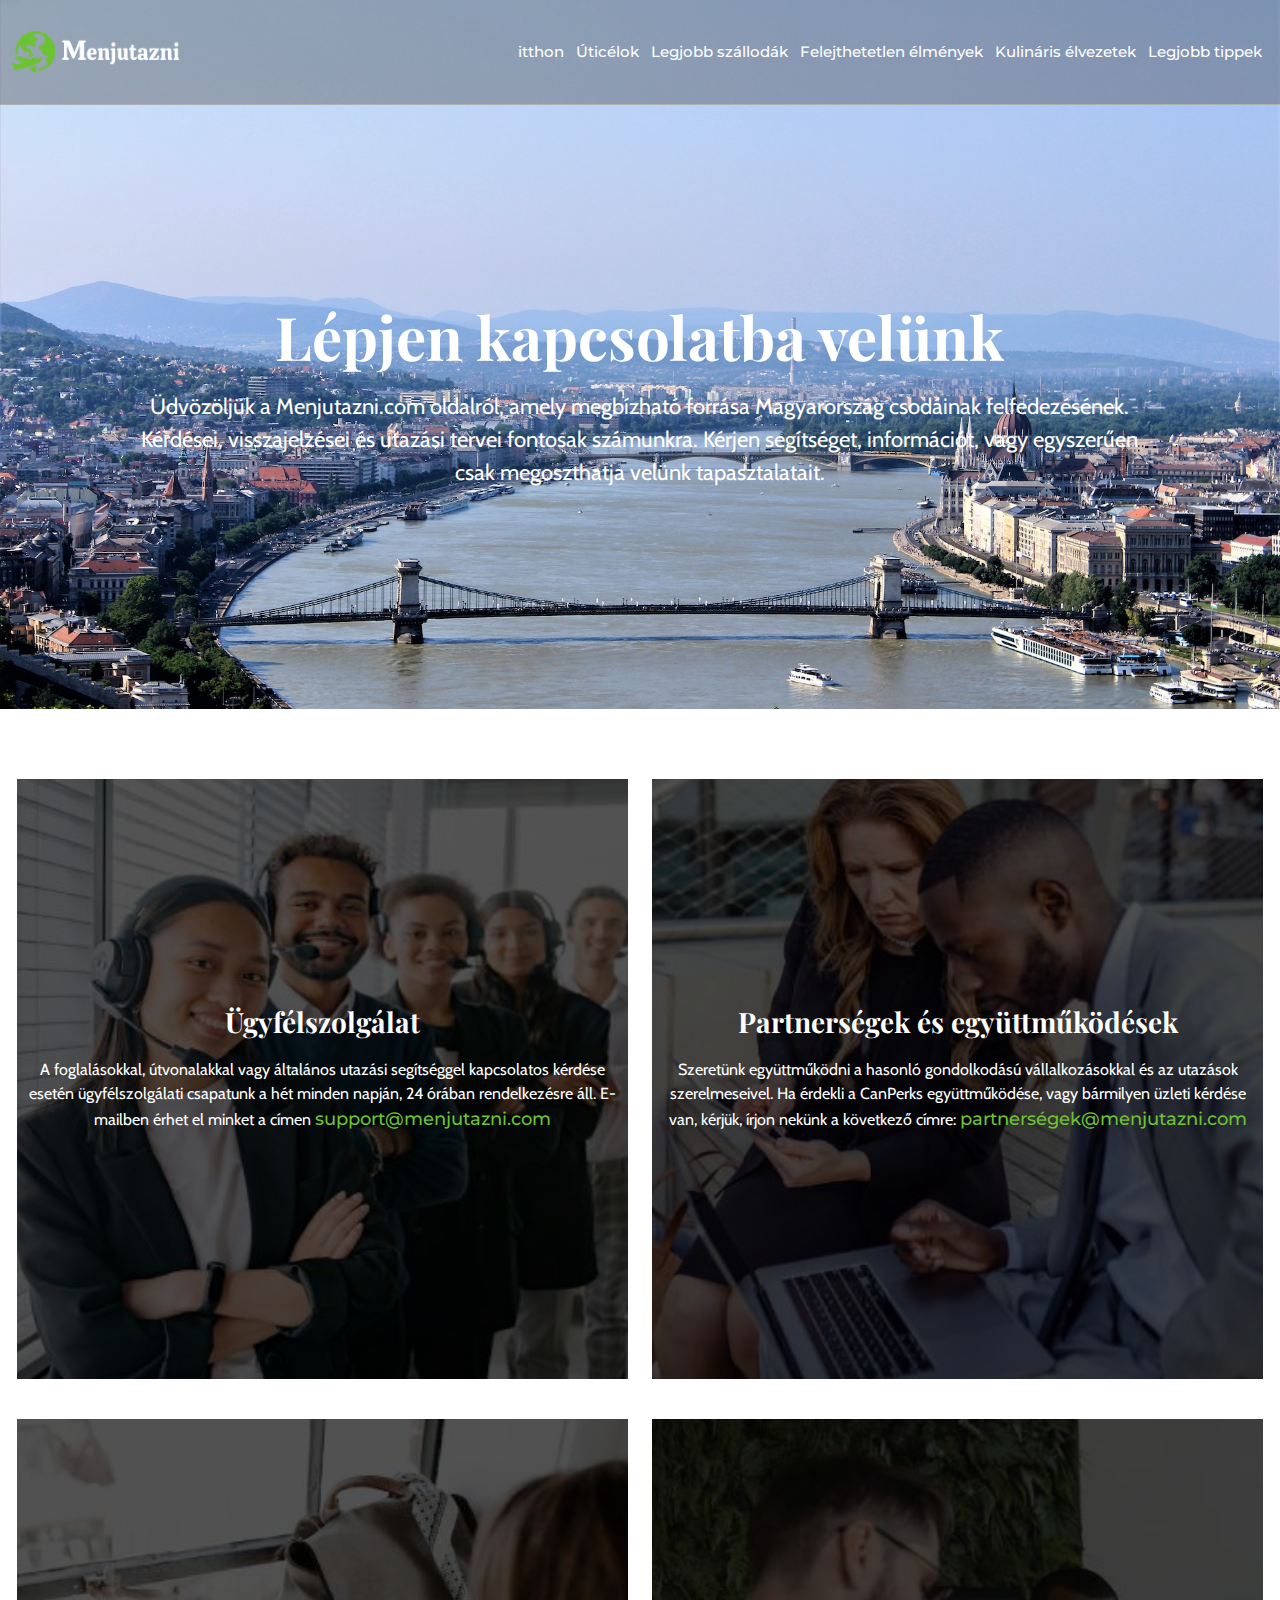
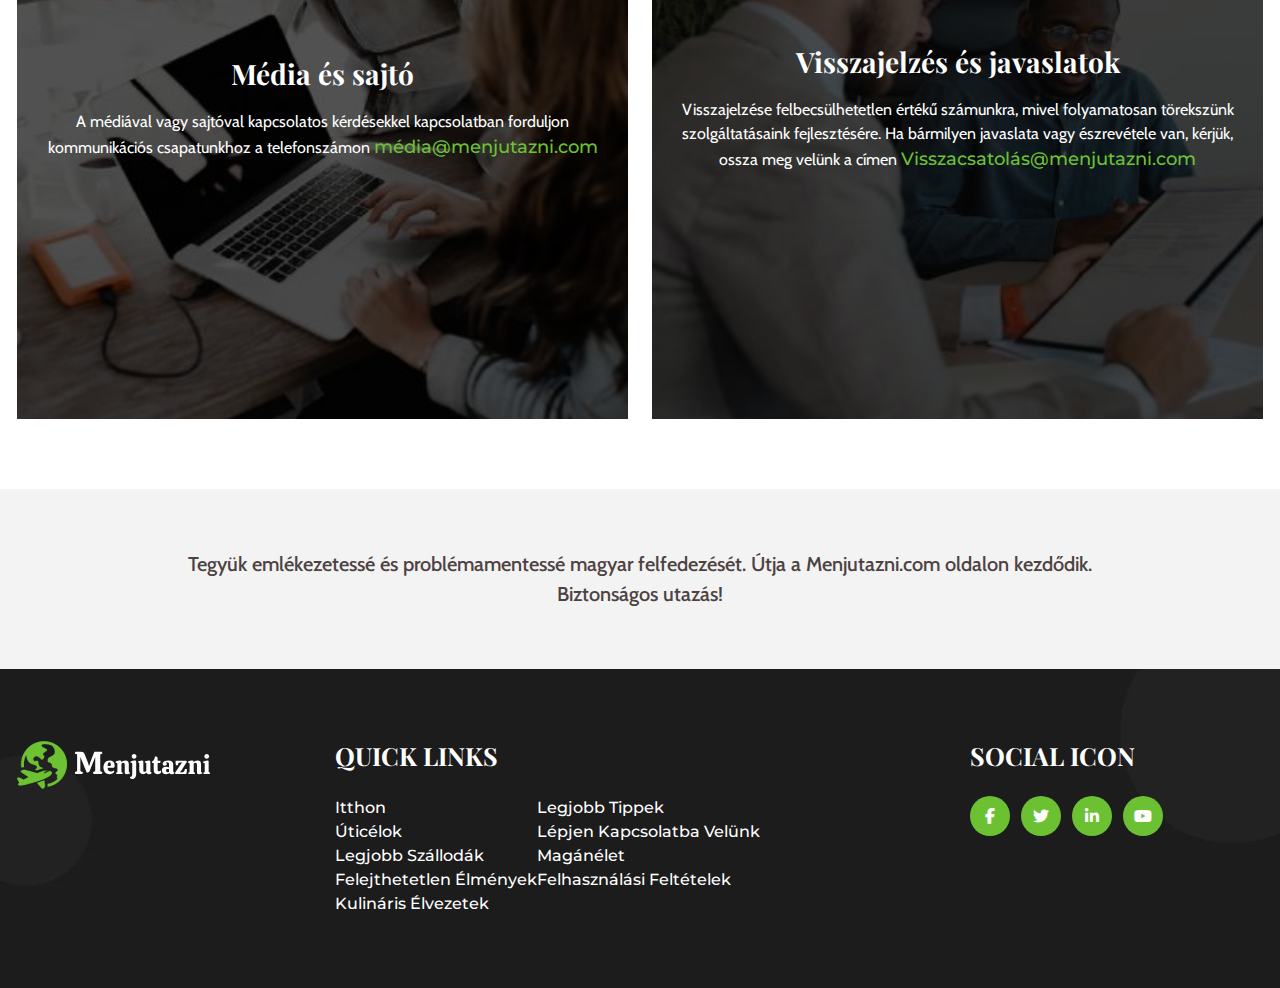
==== commit 810c2cd1: "ddddddd" ====
--- a/contact.html
+++ b/contact.html
@@ -20,7 +20,7 @@
                   <a href="index.html"> <img src="img/logo.png" class="img-fluid" alt="logo"></a>
                 </div>
                 <ul class="navigation_link">
-                  <span class="mobile_cross"><i class="fas fa-times"></i></span>
+                  <li class="mobile_cross"><i class="fas fa-times"></i></li>
                  <li class="nav_spacing"><a href="index.html" class="link">itthon</a></li>
                  <li><a href="destinations.html" class="link">Úticélok</a></li>
                  <li><a href="top-rated-hotels.html" class="link">Legjobb szállodák</a></li>
@@ -147,21 +147,21 @@
                 <div class="col-sm-12 col-md-6 col-lg-6">
                  <div class="footer_box">
                     <h3>Quick Links</h3>
-                    <ul class="ul_flex">
-                     <aside>
+                    <div class="ul_flex">
+                     <ul>
                         <li><a href="index.html">itthon</a></li>
                         <li><a href="destinations.html">Úticélok</a></li>
                         <li><a href="top-rated-hotels.html">Legjobb szállodák</a></li>
                         <li><a href="unforgettable-experiences.html">Felejthetetlen élmények</a></li>
                           <li><a href="culinary-delights.html">Kulináris élvezetek </a></li>
-                         </aside>
-                         <aside>
+                         </ul>
+                         <ul>
                           <li><a href="top-tips.html">Legjobb tippek</a></li>
                           <li><a href="contact.html">Lépjen kapcsolatba velünk</a></li>
                           <li><a href="privacy.html">Magánélet</a></li>
                           <li><a href="term-condition.html">Felhasználási feltételek</a></li>
-                         </aside>
-                    </ul>
+                         </ul>
+                        </div>
                  </div>
               </div>
               <div class="col-sm-12 col-md-4 col-lg-3">
--- a/css/style.css
+++ b/css/style.css
@@ -338,7 +338,7 @@
 
 /*--global--*/
 .global_search {
-  padding: 50px 0px;
+  padding: 50px 0px 0;
 }
 .global_search .space_bar {
   padding-bottom: 50px;
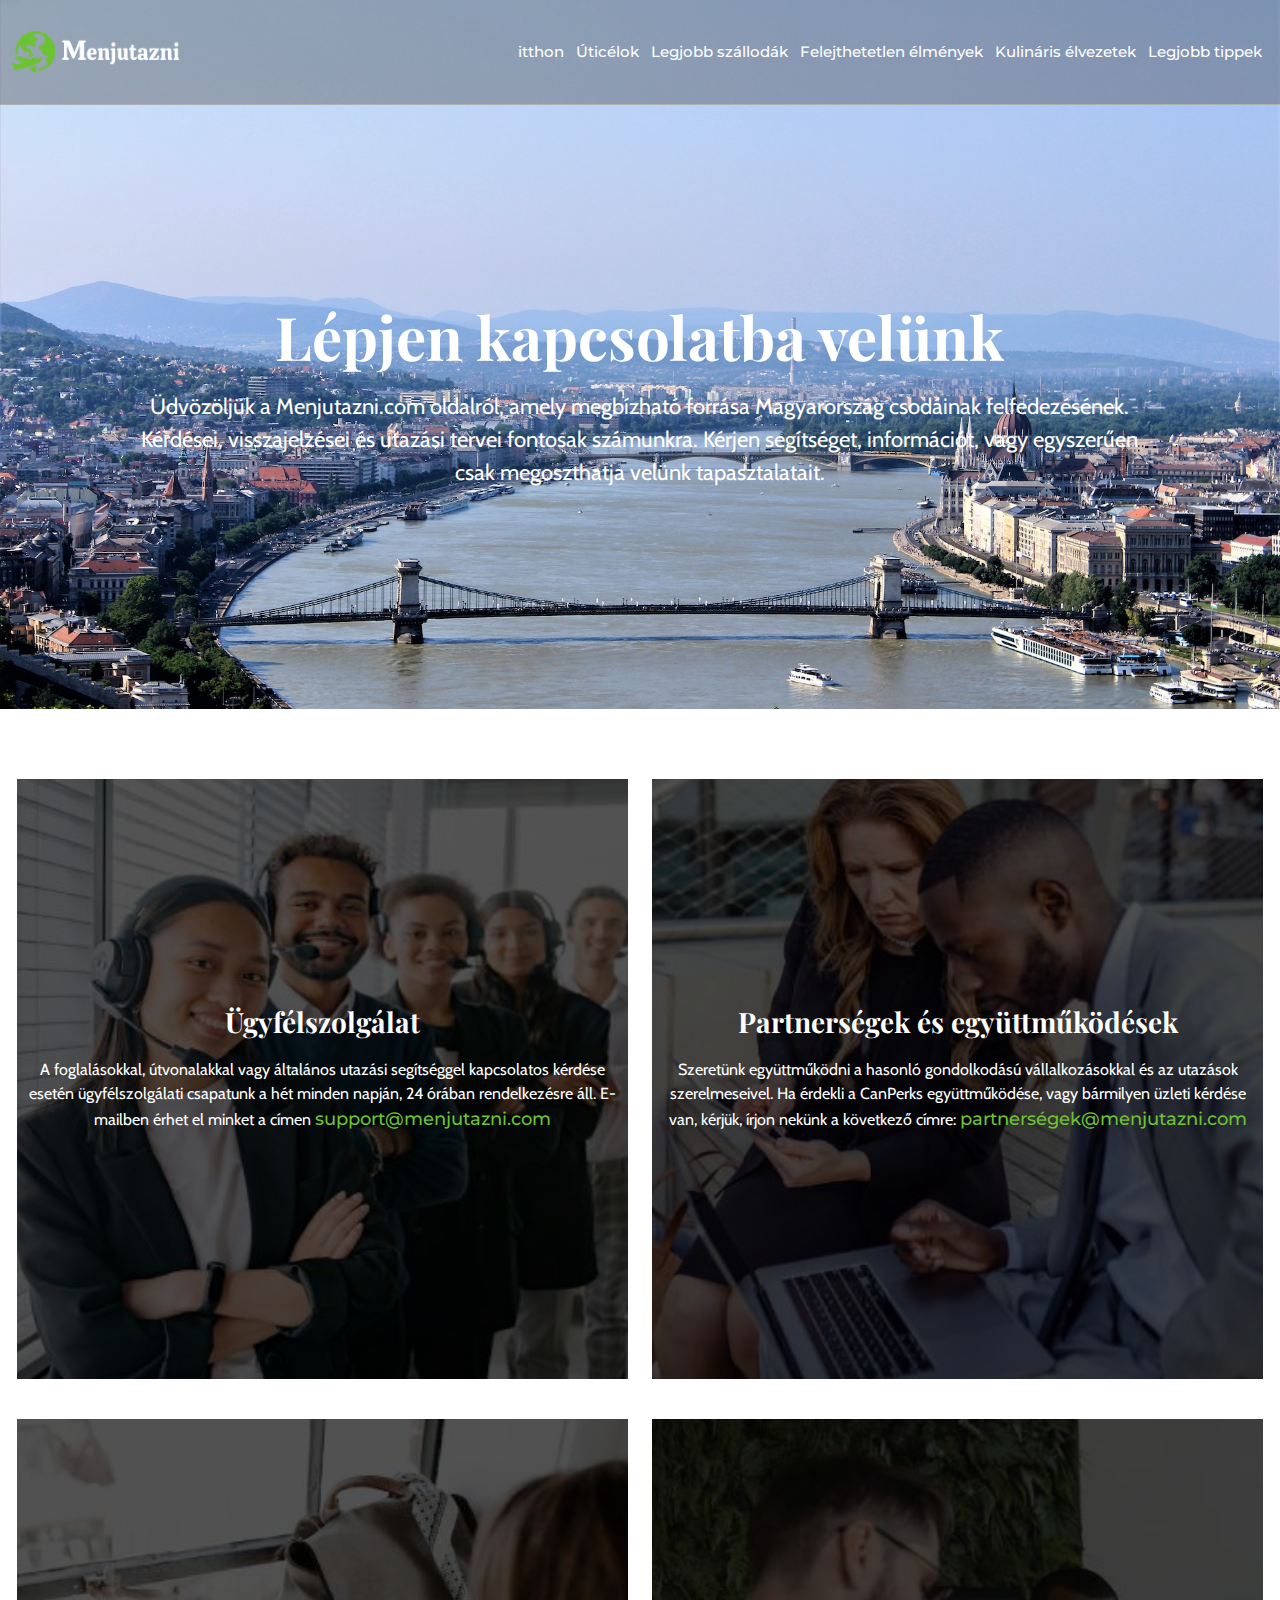
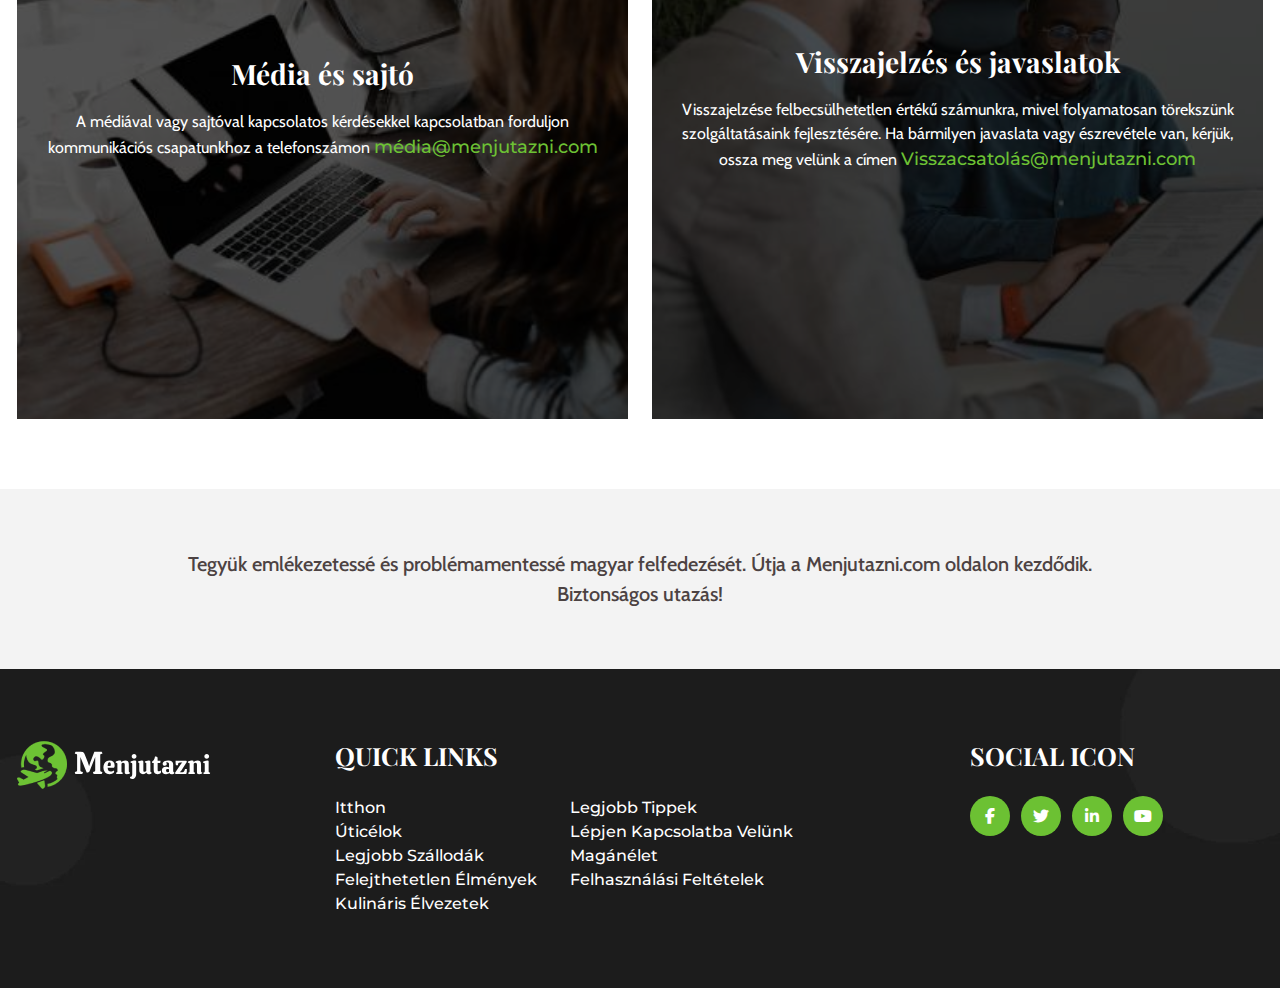
==== commit a7d0b8b9: "rrr" ====
--- a/contact.html
+++ b/contact.html
@@ -7,7 +7,7 @@
     <link rel="stylesheet" href="https://cdnjs.cloudflare.com/ajax/libs/font-awesome/6.4.2/css/all.min.css"/>
     <link rel="icon" type="images/x-icon" href="img/favicon.svg">
     <link rel="stylesheet" href="css/style.css">
-    <title>Menjutazni</title>
+    <title>Lépjen kapcsolatba velünk</title>
 </head>
 <body>
     <header>
--- a/css/style.css
+++ b/css/style.css
@@ -211,7 +211,7 @@
   grid-row: span 2;
 }
 .home-destinations .grid_row .grid_column:nth-child(2) img {
-  height: auto;
+  height: 100%;
   object-fit: cover;
 }
 .home-destinations .grid_row .grid_column:nth-child(3) img {
@@ -332,8 +332,8 @@
 .footer .footer_box .ul_flex {
   display: flex;
 }
-.footer .footer_box .ul_flex aside:nth-child(2) {
-  margin-left: 40px;
+.footer .footer_box .ul_flex ul:first-child {
+  padding-right: 33px;
 }
 
 /*--global--*/
@@ -915,20 +915,28 @@
 }
 
 @media (max-width: 1200px) {
+  .home-destinations .grid_row .grid_column img {
+    height: 500px;
+    width: 100%;
+  }
   .home-destinations .grid_row .grid_column:nth-child(1) {
     grid-column: span 4;
   }
   .home-destinations .grid_row .grid_column:nth-child(2) {
     grid-column: span 2;
+    height: 400px;
+    width: 100%;
+    grid-row: span 1;
   }
   .home-destinations .grid_row .grid_column:nth-child(3) {
     grid-column: span 2;
   }
   .home-destinations .grid_row .grid_column:nth-child(4) {
-    grid-column: span 2;
+    grid-column: span 4;
+    grid-row: span 1;
   }
   .home-destinations .grid_row .grid_column:nth-child(4) img {
-    min-height: 300px;
+    height: 400px;
   }
 }
 @media (max-width: 991px) {
@@ -964,21 +972,6 @@
   .home-bnr .bnr_heading h1 {
     font-size: 50px;
   }
-  .home-destinations .grid_row .grid_column:nth-child(1) {
-    grid-column: span 4;
-  }
-  .home-destinations .grid_row .grid_column:nth-child(2) {
-    grid-column: span 2;
-  }
-  .home-destinations .grid_row .grid_column:nth-child(3) {
-    grid-column: span 2;
-  }
-  .home-destinations .grid_row .grid_column:nth-child(4) {
-    grid-column: span 2;
-  }
-  .home-destinations .grid_row .grid_column:nth-child(4) img {
-    min-height: 300px;
-  }
   .home-destinations .grid_row .grid_column .content {
     padding: 12px;
   }
